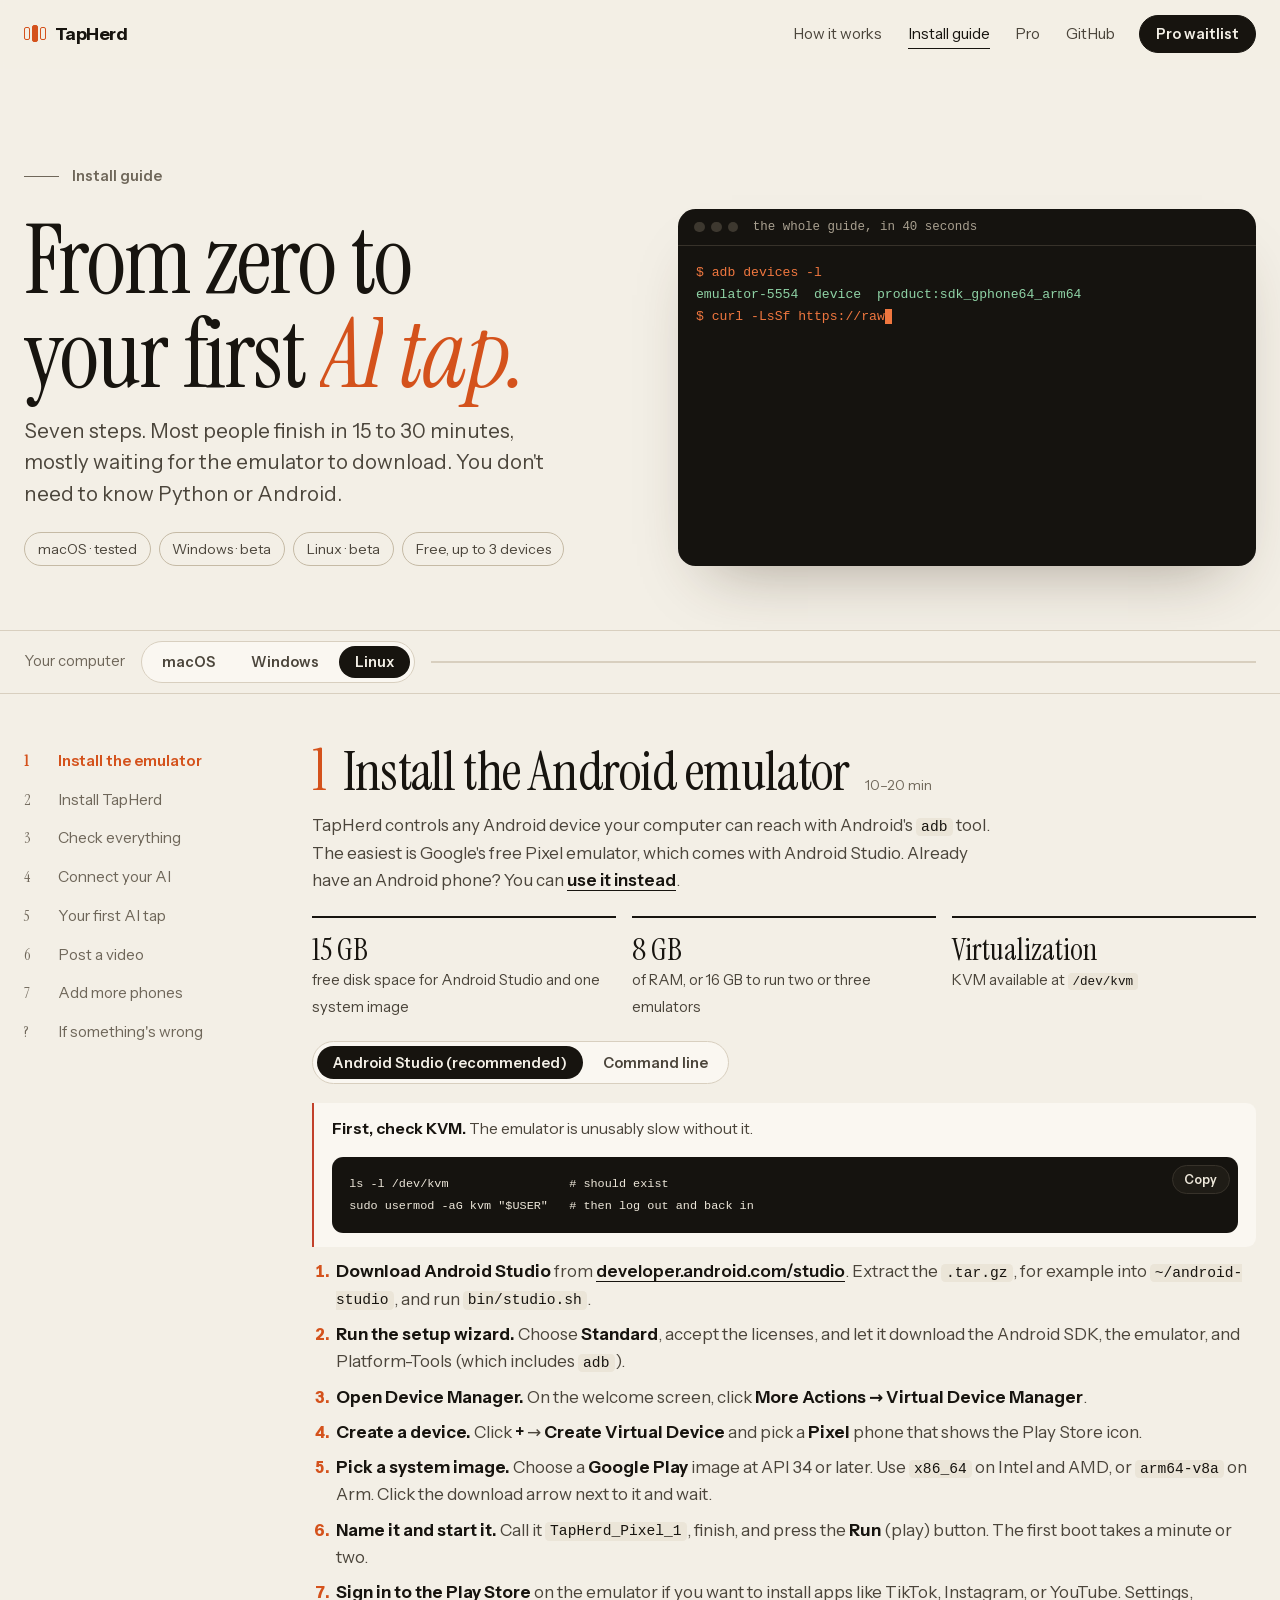
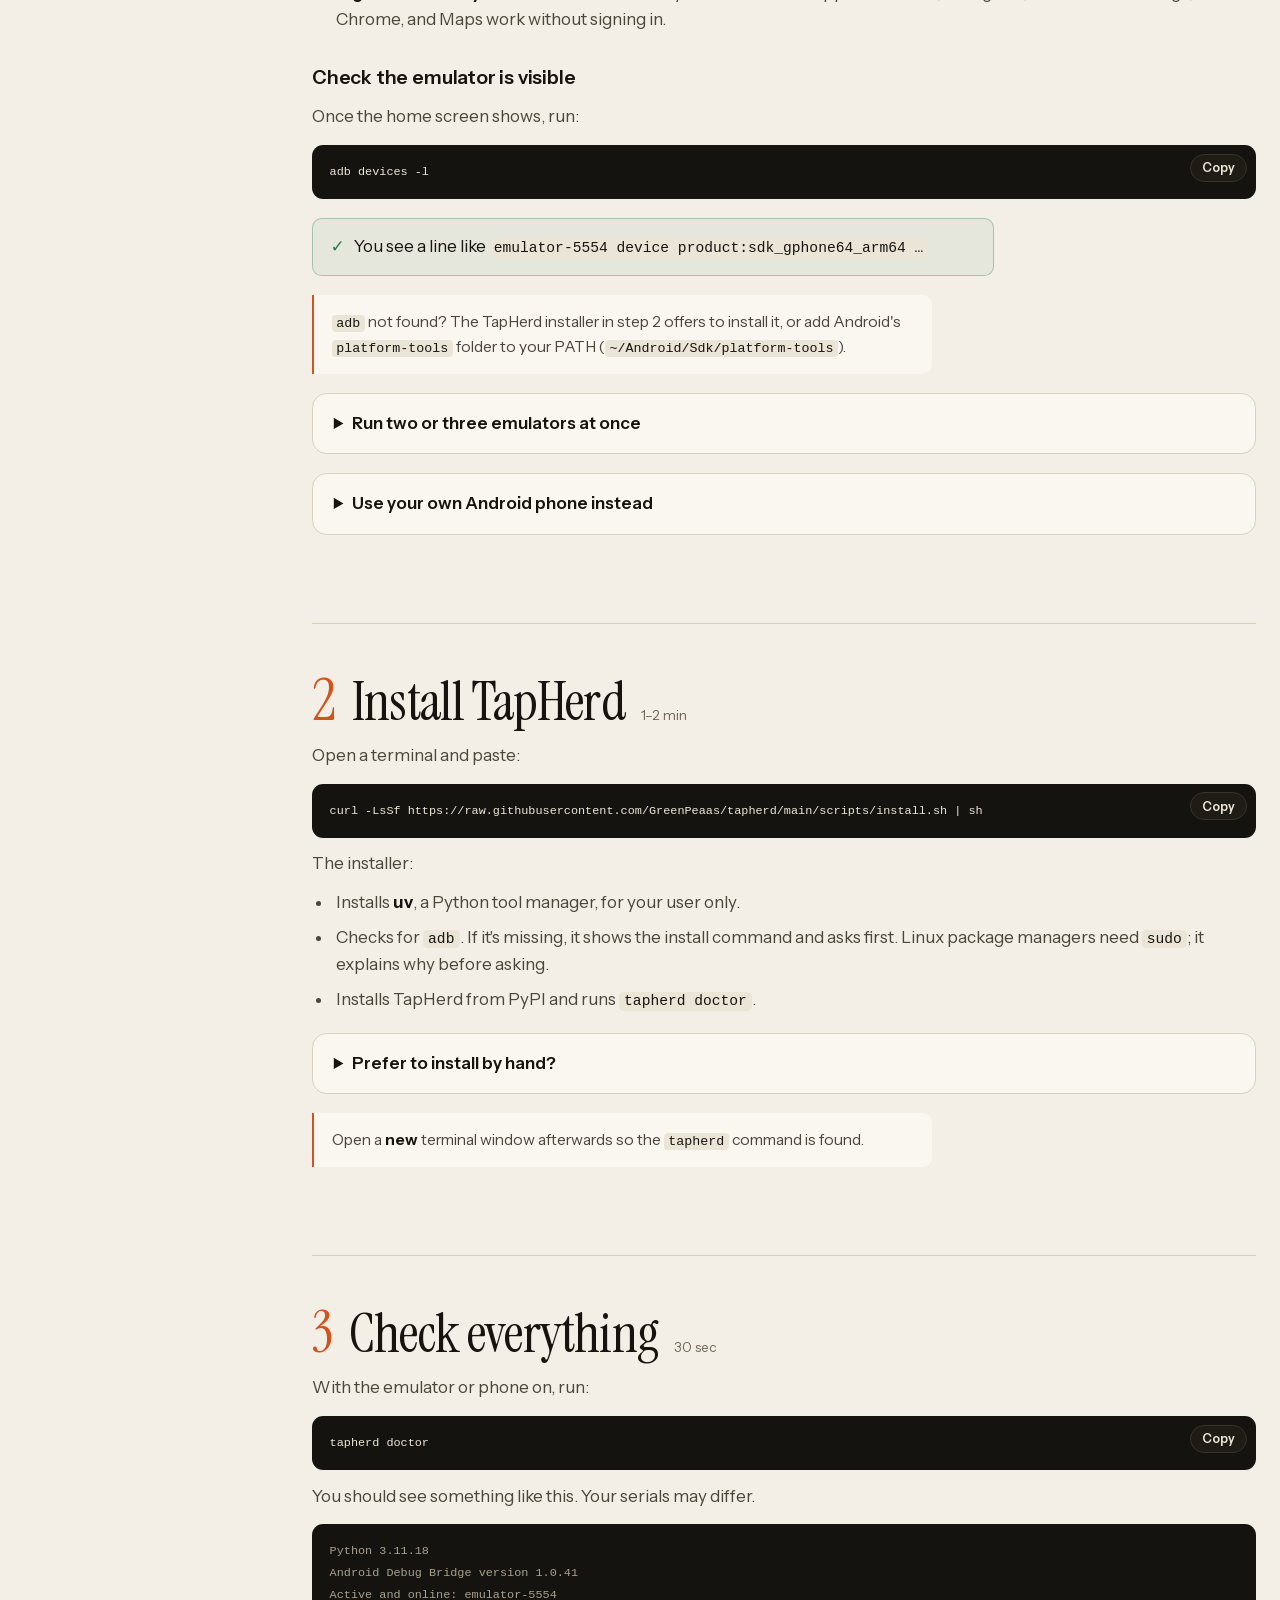
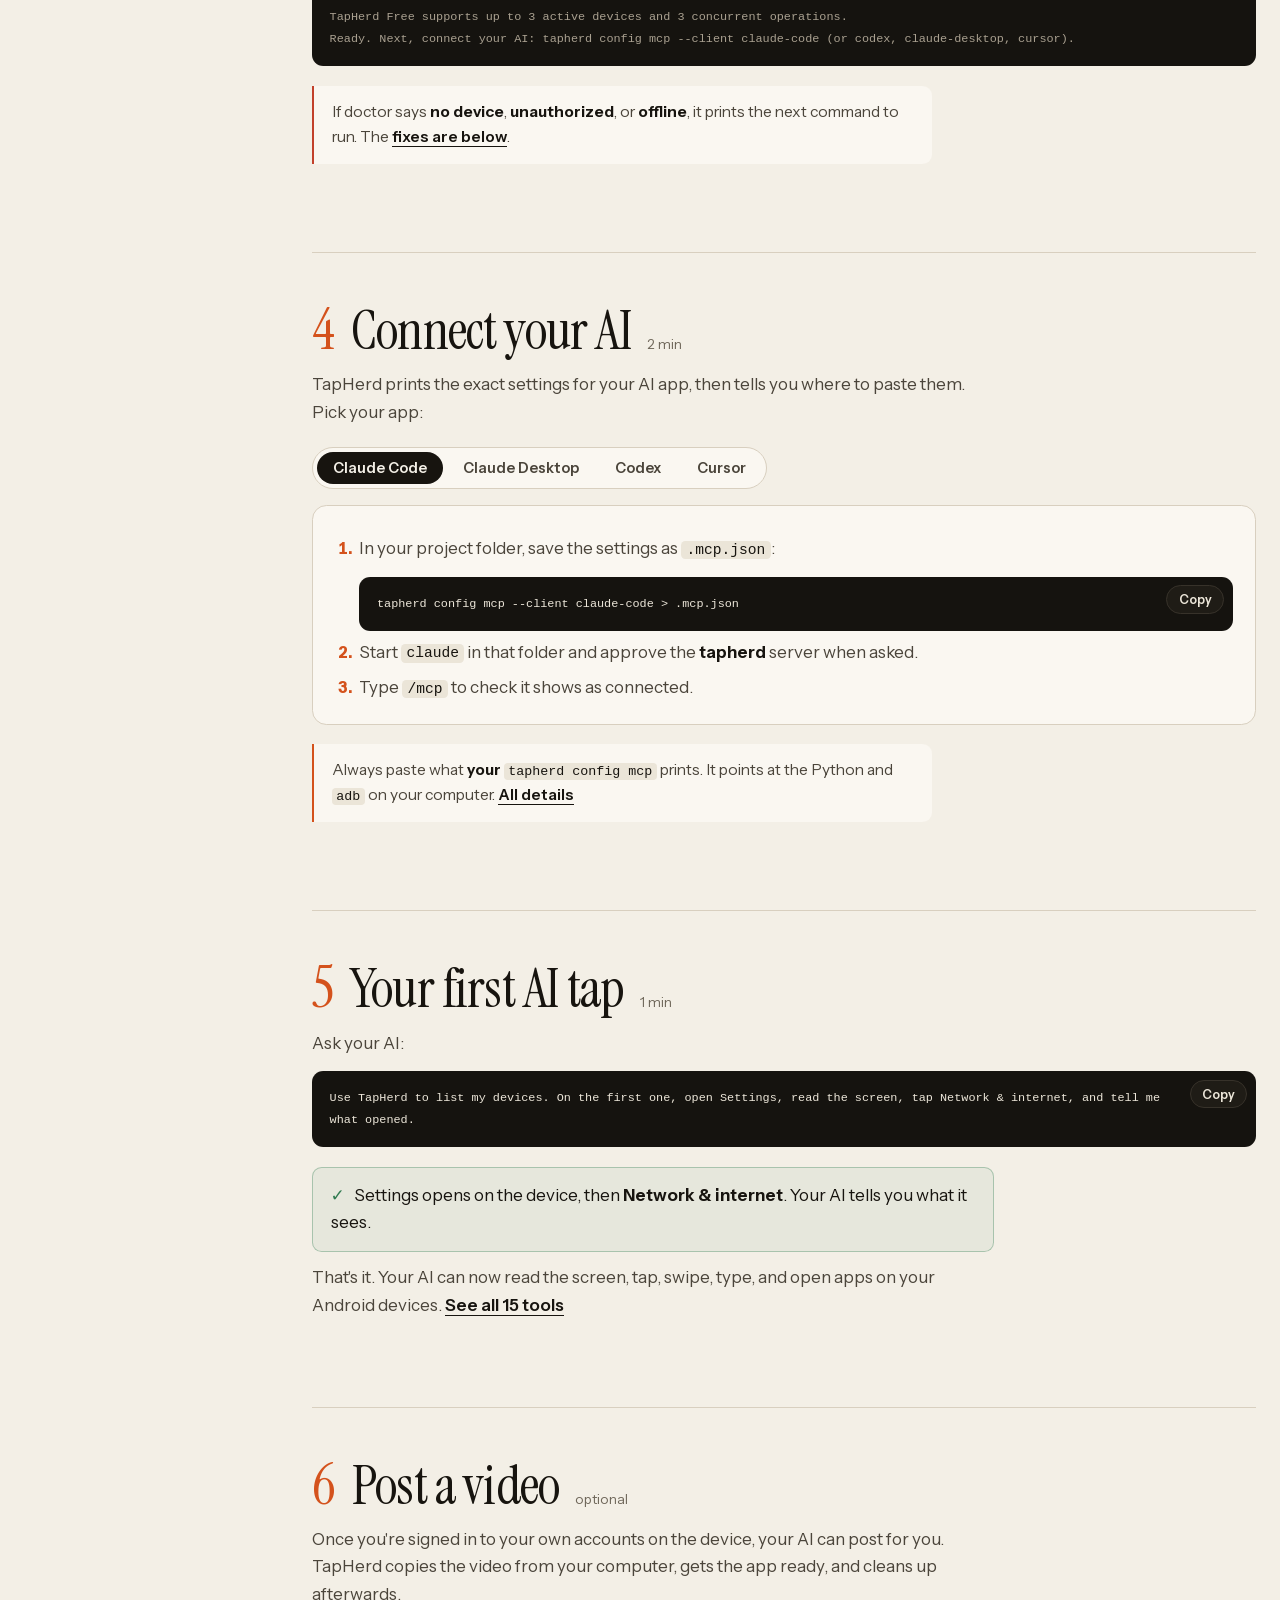
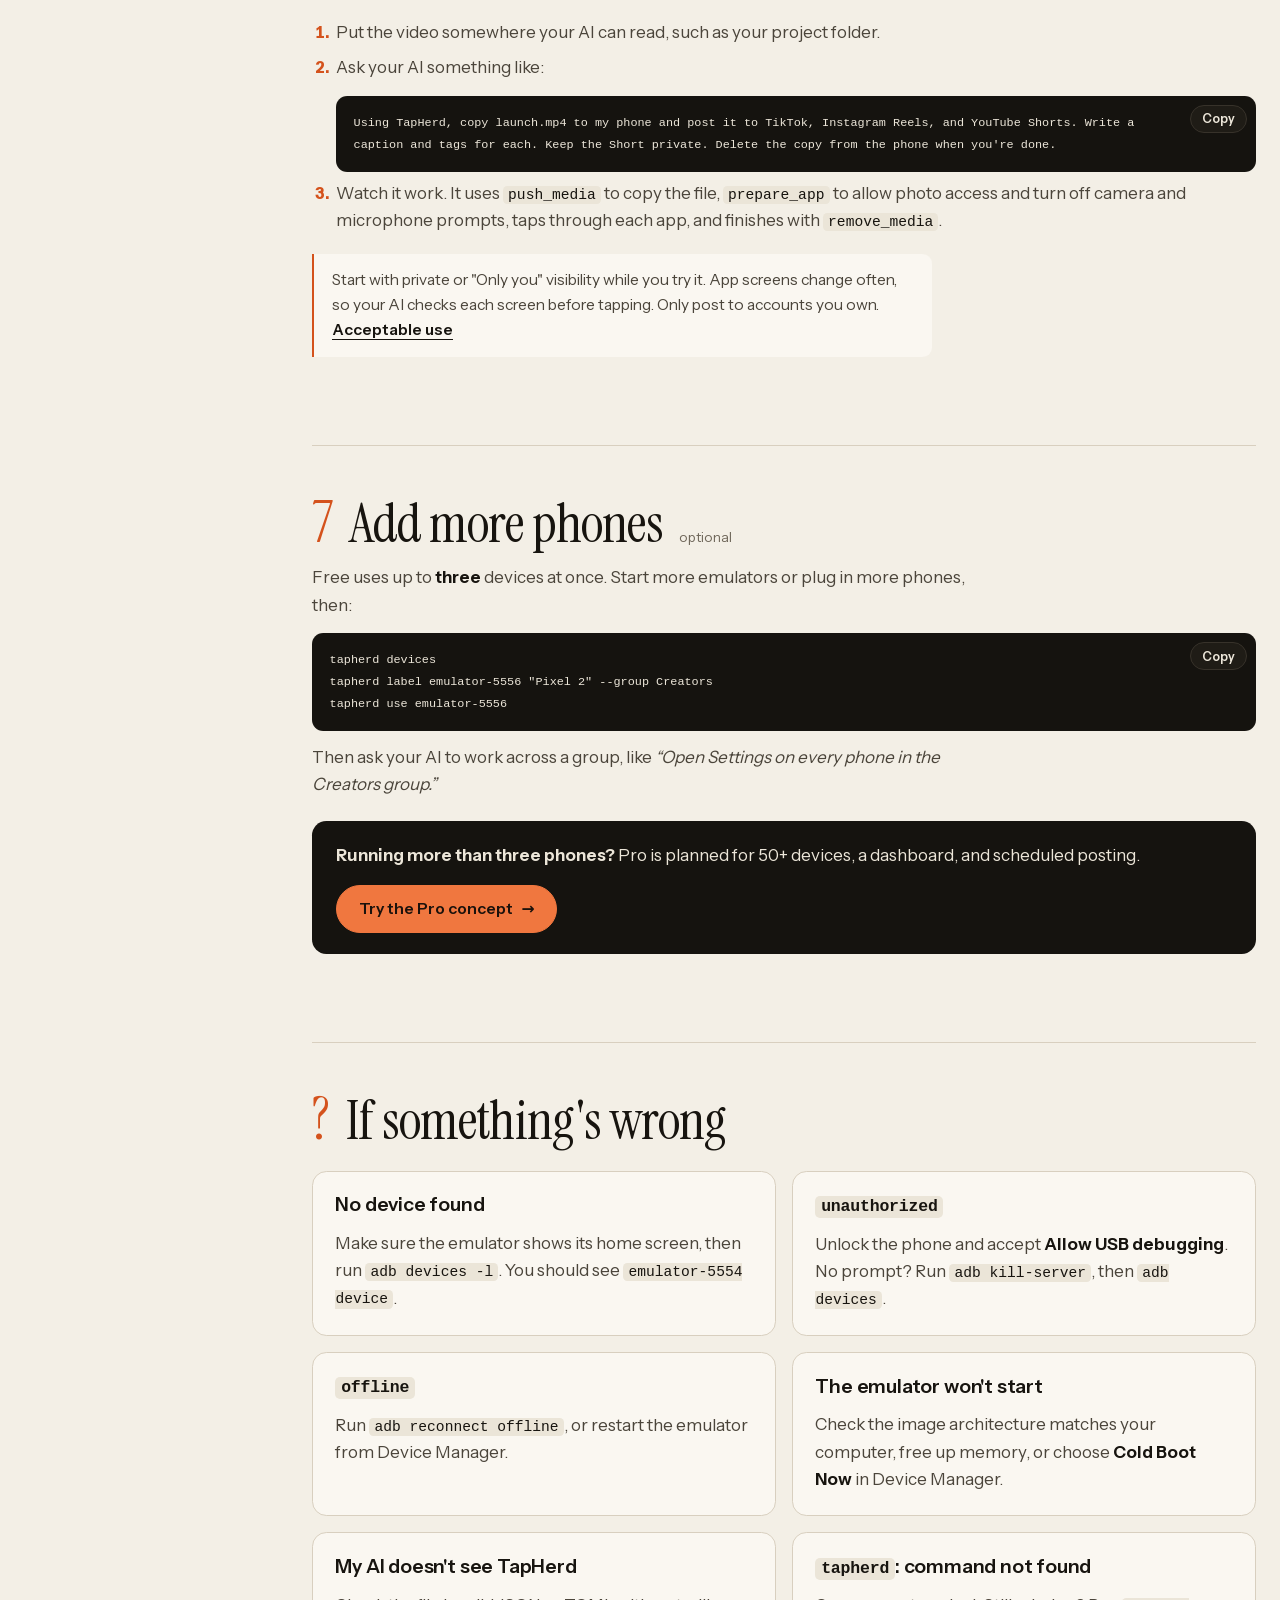
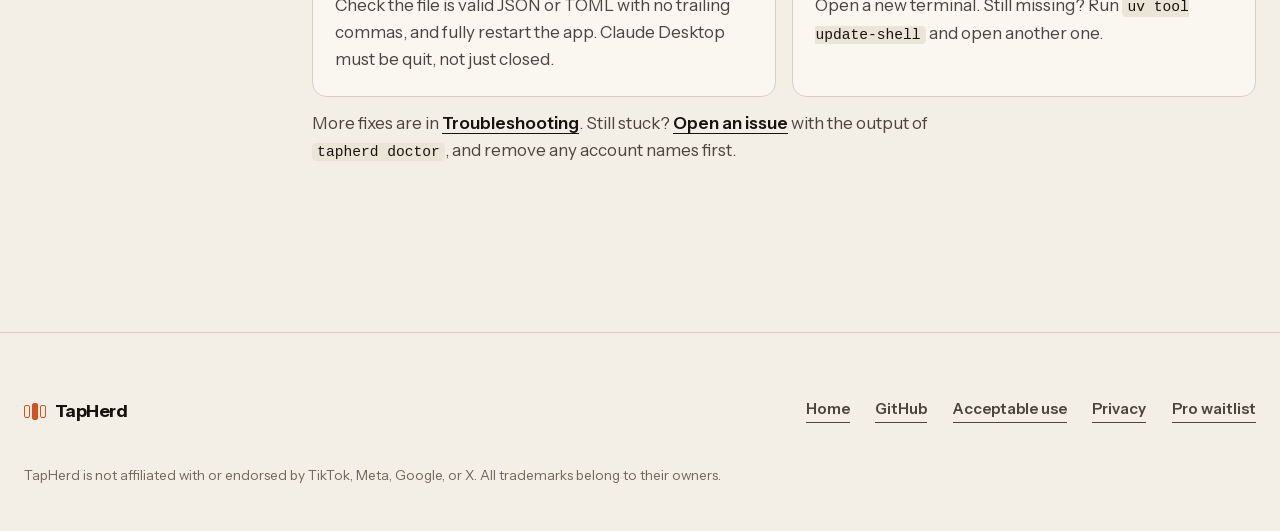
==== site/docs.html @ c13a13b2 "TapHerd 0.1.1 Free, open-source MCP connector that lets Codex, Claude, Cursor, or any MCP client con" ====
<!doctype html>
<html lang="en">
<head>
  <meta charset="utf-8">
  <meta name="viewport" content="width=device-width, initial-scale=1">
  <title>Install guide — TapHerd</title>
  <meta name="description" content="Step-by-step guide: install the free Android emulator, install TapHerd on macOS, Windows, or Linux, connect Codex, Claude, or Cursor, and make your first AI-controlled tap.">
  <meta name="theme-color" content="#f3efe6">
  <link rel="icon" href="data:image/svg+xml,%3Csvg xmlns=%22http://www.w3.org/2000/svg%22 viewBox=%220 0 32 32%22%3E%3Crect width=%2232%22 height=%2232%22 rx=%227%22 fill=%22%2317140f%22/%3E%3Crect x=%226%22 y=%229%22 width=%225%22 height=%2214%22 rx=%221.5%22 fill=%22none%22 stroke=%22%23f0773f%22 stroke-width=%222%22/%3E%3Crect x=%2213.5%22 y=%227%22 width=%225%22 height=%2218%22 rx=%221.5%22 fill=%22%23f0773f%22/%3E%3Crect x=%2221%22 y=%229%22 width=%225%22 height=%2214%22 rx=%221.5%22 fill=%22none%22 stroke=%22%23f0773f%22 stroke-width=%222%22/%3E%3C/svg%3E">
  <meta property="og:type" content="article">
  <meta property="og:site_name" content="TapHerd">
  <meta property="og:title" content="TapHerd install guide">
  <meta property="og:description" content="From zero to your AI tapping on an Android phone, step by step.">
  <meta property="og:url" content="https://tapherd.info/docs.html">
  <meta property="og:image" content="https://tapherd.info/assets/og-image.jpg">
  <meta name="twitter:card" content="summary_large_image">
  <meta name="tapherd-analytics-token" content="473c99589e29480c9ef3950345945847">
  <link rel="preload" href="assets/fonts/instrument-serif.woff2" as="font" type="font/woff2" crossorigin>
  <link rel="stylesheet" href="assets/site.css">
  <style>
    .intro { display: grid; grid-template-columns: minmax(0, 1fr) minmax(0, 1fr); gap: 2rem clamp(2rem, 6vw, 6rem); align-items: end; padding-block: clamp(3.5rem, 8vw, 6rem) clamp(2.5rem, 5vw, 4rem); }
    .intro h1 { font-size: clamp(3rem, 7.5vw, 6.4rem); }
    .facts { display: flex; flex-wrap: wrap; gap: .5rem; margin: 1.4rem 0 0; padding: 0; list-style: none; }
    .facts li { padding: .3rem .8rem; border: 1px solid var(--line-2); border-radius: 99rem; font-size: .88rem; color: var(--ink-2); }
    .term { border-radius: 1.1rem; background: var(--night); color: var(--night-text); overflow: hidden; box-shadow: 0 2rem 4rem -2rem #3a2a1a66; }
    .term-bar { display: flex; align-items: center; gap: .4rem; padding: .7rem 1rem; border-bottom: 1px solid var(--night-line); color: var(--night-muted); font: .78rem var(--mono); }
    .term-bar i { width: .65rem; height: .65rem; border-radius: 50%; background: #3d382f; }
    .term-bar i:last-of-type { margin-right: .5rem; }
    .term-body { height: 20rem; padding: 1rem 1.1rem; overflow: hidden; font: .82rem/1.65 var(--mono); white-space: pre-wrap; word-break: break-word; }
    .term-body .p { color: #f0773f; } .term-body .o { color: var(--night-muted); } .term-body .ok { color: #8fd3a6; } .term-body .ai { color: #a8c4ee; }
    .caret { display: inline-block; width: .55em; height: 1.1em; vertical-align: text-bottom; background: #f0773f; animation: blink 1s steps(1) infinite; }
    @keyframes blink { 50% { opacity: 0; } }

    .picker { position: sticky; top: 0; z-index: 9; border-block: 1px solid var(--line); background: color-mix(in srgb, var(--paper) 90%, transparent); backdrop-filter: blur(10px); -webkit-backdrop-filter: blur(10px); }
    .picker .wrap { display: flex; flex-wrap: wrap; align-items: center; gap: .6rem 1rem; padding-block: .6rem; }
    .picker-label { color: var(--ink-3); font-size: .92rem; }
    .progress { flex: 1; min-width: 6rem; height: 2px; background: var(--line); }
    .progress span { display: block; height: 100%; width: 0; background: var(--accent); }

    .layout { display: grid; grid-template-columns: 14rem minmax(0, 1fr); gap: clamp(2rem, 5vw, 5rem); padding-block: 3rem 5rem; }
    .toc { position: sticky; top: 5rem; align-self: start; }
    .toc ol { list-style: none; margin: 0; padding: 0; }
    .toc a { display: flex; gap: .7rem; padding: .45rem 0; color: var(--ink-3); text-decoration: none; font-size: .95rem; transition: color .25s, transform .4s var(--ease); }
    .toc a span { font-family: var(--serif); width: 1.4rem; }
    .toc a:hover { color: var(--ink); transform: translateX(3px); }
    .toc a.is-active { color: var(--accent); font-weight: 600; }

    .step { padding-bottom: clamp(3.5rem, 7vw, 5.5rem); }
    .step + .step { padding-top: clamp(2rem, 4vw, 3rem); border-top: 1px solid var(--line); }
    .step-head { display: flex; align-items: baseline; gap: 1rem; flex-wrap: wrap; }
    .step-num { font-family: var(--serif); font-size: clamp(2.5rem, 5vw, 3.6rem); line-height: 1; color: var(--accent); }
    .step h2 { font-size: clamp(2.2rem, 4.4vw, 3.4rem); }
    .time { font-size: .85rem; color: var(--ink-3); }
    .step > p { max-width: 62ch; }
    .step h3 { margin-top: 2rem; }
    .cards-2 { display: grid; grid-template-columns: repeat(2, minmax(0, 1fr)); gap: 1rem; margin-top: 1.4rem; }
    .card { padding: 1.3rem 1.4rem 1.4rem; border: 1px solid var(--line); border-radius: .9rem; background: var(--card); transition: transform .4s var(--ease), border-color .3s, box-shadow .4s var(--ease); }
    .card:hover { transform: translateY(-3px); border-color: var(--line-2); box-shadow: 0 1rem 2rem -1.2rem #3a2a1a44; }
    .card > :first-child { margin-top: 0; }
    .card h3 { margin-top: 0; }
    ol.steps, ul.list { margin: .7rem 0 0; padding-left: 1.3rem; color: var(--ink-2); }
    ol.steps li, ul.list li { margin-top: .5rem; padding-left: .2rem; }
    ol.steps li::marker { color: var(--accent); font-weight: 700; }
    .tip { margin-top: 1.2rem; padding: .9rem 1.1rem; border-left: 2px solid var(--accent); background: var(--card); border-radius: 0 .6rem .6rem 0; font-size: .97rem; color: var(--ink-2); }
    .tip.warn { border-left-color: #c2412b; }
    .expect { margin-top: 1.2rem; padding: .9rem 1.1rem; border: 1px solid #2f7a4f55; border-radius: .6rem; background: #2f7a4f0f; color: var(--ink); }
    .expect::before { content: "✓"; margin-right: .55rem; color: var(--green); font-weight: 800; }
    .subtabs { margin-top: 1.3rem; }
    .reqs { display: grid; grid-template-columns: repeat(3, minmax(0, 1fr)); gap: 1rem; margin-top: 1.4rem; }
    .reqs div { padding-top: .9rem; border-top: 2px solid var(--ink); }
    .reqs b { display: block; font-family: var(--serif); font-weight: 400; font-size: 1.9rem; line-height: 1.1; }
    .reqs span { font-size: .92rem; color: var(--ink-2); }
    .pro-strip { display: flex; flex-wrap: wrap; align-items: center; justify-content: space-between; gap: 1rem; margin-top: 1.4rem; padding: 1.3rem 1.5rem; border-radius: .9rem; background: var(--night); color: var(--night-text); }
    .pro-strip p { margin: 0; color: var(--night-text); }
    .pro-strip .btn { background: #f0773f; border-color: #f0773f; color: #1b120c; }
    .pro-strip .btn::before { background: var(--night-text); }
    details.more { margin-top: 1.2rem; border: 1px solid var(--line); border-radius: .9rem; background: var(--card); padding: 0 1.3rem; }
    details.more summary { padding: 1rem 0; cursor: pointer; font-weight: 600; }
    details.more[open] { padding-bottom: 1.3rem; }

    @media (max-width: 60rem) {
      .intro, .layout { grid-template-columns: minmax(0, 1fr); }
      .toc { display: none; }
    }
    @media (max-width: 44rem) {
      .cards-2, .reqs { grid-template-columns: minmax(0, 1fr); }
      .term-body { height: 17rem; font-size: .76rem; }
    }
  </style>
</head>
<body>
  <a class="skip btn" href="#guide">Skip to the guide</a>
  <header class="site-header">
    <div class="wrap nav">
      <a class="brand" href="./" aria-label="TapHerd home"><span class="mark" aria-hidden="true"><span></span><span></span><span></span></span>TapHerd</a>
      <nav class="nav-links" aria-label="Main navigation">
        <a href="./#how">How it works</a>
        <a href="docs.html" aria-current="page">Install guide</a>
        <a href="./#pro">Pro</a>
        <a href="https://github.com/GreenPeaas/tapherd">GitHub</a>
      </nav>
      <a class="btn small" href="./#waitlist">Pro waitlist</a>
    </div>
  </header>

  <main>
    <section class="wrap intro" aria-labelledby="title">
      <div>
        <div class="kicker">Install guide</div>
        <h1 id="title" data-split>From zero to your first <em>AI tap.</em></h1>
        <p class="lede reveal">Seven steps. Most people finish in 15 to 30 minutes, mostly waiting for the emulator to download. You don't need to know Python or Android.</p>
        <ul class="facts reveal" aria-label="Support">
          <li>macOS · tested</li><li>Windows · beta</li><li>Linux · beta</li><li>Free, up to 3 devices</li>
        </ul>
      </div>
      <div class="term reveal" style="--d:.15s" aria-hidden="true">
        <div class="term-bar"><i></i><i></i><i></i>the whole guide, in 40 seconds</div>
        <div class="term-body" id="term"></div>
      </div>
    </section>

    <div class="picker">
      <div class="wrap">
        <span class="picker-label" id="os-label">Your computer</span>
        <div class="tabs" role="tablist" aria-labelledby="os-label">
          <button type="button" role="tab" data-os-tab="mac" aria-selected="true">macOS</button>
          <button type="button" role="tab" data-os-tab="windows" aria-selected="false">Windows</button>
          <button type="button" role="tab" data-os-tab="linux" aria-selected="false">Linux</button>
        </div>
        <div class="progress" role="progressbar" aria-label="Guide progress" aria-valuemin="0" aria-valuemax="100" aria-valuenow="0"><span id="progress"></span></div>
      </div>
    </div>

    <div class="wrap layout" id="guide">
      <nav class="toc" aria-label="Steps">
        <ol>
          <li><a href="#emulator"><span>1</span>Install the emulator</a></li>
          <li><a href="#install"><span>2</span>Install TapHerd</a></li>
          <li><a href="#check"><span>3</span>Check everything</a></li>
          <li><a href="#connect"><span>4</span>Connect your AI</a></li>
          <li><a href="#first-tap"><span>5</span>Your first AI tap</a></li>
          <li><a href="#post"><span>6</span>Post a video</a></li>
          <li><a href="#more"><span>7</span>Add more phones</a></li>
          <li><a href="#help"><span>?</span>If something's wrong</a></li>
        </ol>
      </nav>

      <div>
        <!-- 1 -->
        <section class="step" id="emulator" aria-labelledby="emulator-title">
          <div class="step-head reveal"><span class="step-num">1</span><h2 id="emulator-title">Install the Android emulator</h2><span class="time">10–20 min</span></div>
          <p class="reveal">TapHerd controls any Android device your computer can reach with Android's <code>adb</code> tool. The easiest is Google's free Pixel emulator, which comes with Android Studio. Already have an Android phone? You can <a class="link" href="#phone">use it instead</a>.</p>

          <div class="reqs reveal">
            <div><b>15 GB</b><span>free disk space for Android Studio and one system image</span></div>
            <div><b>8 GB</b><span>of RAM, or 16 GB to run two or three emulators</span></div>
            <div><b>Virtualization</b><span><span data-os="mac">Built in on every Mac</span><span data-os="windows" hidden>Turned on in BIOS (VT-x or AMD-V)</span><span data-os="linux" hidden>KVM available at <code>/dev/kvm</code></span></span></div>
          </div>

          <div class="tabs subtabs reveal" role="tablist" aria-label="How to install the emulator">
            <button type="button" role="tab" id="tab-studio" aria-controls="panel-studio" aria-selected="true">Android Studio (recommended)</button>
            <button type="button" role="tab" id="tab-cli" aria-controls="panel-cli" aria-selected="false" tabindex="-1">Command line</button>
          </div>

          <div id="panel-studio" role="tabpanel" aria-labelledby="tab-studio">
            <div data-os="windows" hidden class="tip warn"><strong>First, turn on virtualization.</strong> Restart into your BIOS or UEFI and enable <strong>Intel VT-x</strong> or <strong>AMD-V</strong> (sometimes called SVM). Back in Windows, open <strong>Turn Windows features on or off</strong>, tick <strong>Windows Hypervisor Platform</strong>, and restart.</div>
            <div data-os="linux" hidden class="tip warn"><strong>First, check KVM.</strong> The emulator is unusably slow without it.
              <div class="code"><pre><code>ls -l /dev/kvm                 # should exist
sudo usermod -aG kvm "$USER"   # then log out and back in</code></pre></div>
            </div>
            <ol class="steps">
              <li><strong>Download Android Studio</strong> from <a class="link" href="https://developer.android.com/studio">developer.android.com/studio</a>.
                <span data-os="mac">Pick <strong>Mac with Apple chip</strong> (M1 or later) or <strong>Mac with Intel chip</strong>. Open the <code>.dmg</code> and drag Android Studio into Applications.</span>
                <span data-os="windows" hidden>Run the <code>.exe</code> installer and keep the default components, including <strong>Android Virtual Device</strong>.</span>
                <span data-os="linux" hidden>Extract the <code>.tar.gz</code>, for example into <code>~/android-studio</code>, and run <code>bin/studio.sh</code>.</span>
              </li>
              <li><strong>Run the setup wizard.</strong> Choose <strong>Standard</strong>, accept the licenses, and let it download the Android SDK, the emulator, and Platform-Tools (which includes <code>adb</code>).</li>
              <li><strong>Open Device Manager.</strong> On the welcome screen, click <strong>More Actions → Virtual Device Manager</strong>.</li>
              <li><strong>Create a device.</strong> Click <strong>+</strong> → <strong>Create Virtual Device</strong> and pick a <strong>Pixel</strong> phone that shows the Play Store icon.</li>
              <li><strong>Pick a system image.</strong> Choose a <strong>Google Play</strong> image at API 34 or later.
                <span data-os="mac">On Apple chips, the architecture must be <code>arm64-v8a</code>. On Intel Macs, use <code>x86_64</code>.</span>
                <span data-os="windows" hidden>Use <code>x86_64</code>. On Arm laptops (Snapdragon), use <code>arm64-v8a</code>.</span>
                <span data-os="linux" hidden>Use <code>x86_64</code> on Intel and AMD, or <code>arm64-v8a</code> on Arm.</span>
                Click the download arrow next to it and wait.</li>
              <li><strong>Name it and start it.</strong> Call it <code>TapHerd_Pixel_1</code>, finish, and press the <strong>Run</strong> (play) button. The first boot takes a minute or two.</li>
              <li><strong>Sign in to the Play Store</strong> on the emulator if you want to install apps like TikTok, Instagram, or YouTube. Settings, Chrome, and Maps work without signing in.</li>
            </ol>
          </div>

          <div id="panel-cli" role="tabpanel" aria-labelledby="tab-cli" hidden>
            <p>For people who'd rather not install Android Studio. Android Studio is the path we test; these commands follow Google's documented tools but haven't been run end to end by us on every system yet.</p>
            <div data-os="mac">
              <div class="code"><pre><code>brew install --cask temurin android-commandlinetools
export ANDROID_HOME=/opt/homebrew/share/android-commandlinetools
yes | sdkmanager --licenses
sdkmanager "platform-tools" "emulator" "system-images;android-34;google_apis_playstore;arm64-v8a"
avdmanager create avd -n TapHerd_Pixel_1 -d pixel_7 \
  -k "system-images;android-34;google_apis_playstore;arm64-v8a"
"$ANDROID_HOME/emulator/emulator" -avd TapHerd_Pixel_1 &amp;</code></pre></div>
              <p>On an Intel Mac, replace <code>arm64-v8a</code> with <code>x86_64</code> in both places, and <code>/opt/homebrew</code> with <code>/usr/local</code>.</p>
            </div>
            <div data-os="windows" hidden>
              <ol class="steps">
                <li>Install Java with <code>winget install EclipseAdoptium.Temurin.17.JDK</code>.</li>
                <li>Download <strong>Command line tools only</strong> for Windows from <a class="link" href="https://developer.android.com/studio#command-line-tools-only">developer.android.com/studio</a>. Unzip it so the folder is <code>%LOCALAPPDATA%\Android\Sdk\cmdline-tools\latest</code>.</li>
                <li>In a new PowerShell window:</li>
              </ol>
              <div class="code"><pre><code>$env:ANDROID_HOME = "$env:LOCALAPPDATA\Android\Sdk"
$tools = "$env:ANDROID_HOME\cmdline-tools\latest\bin"
&amp; "$tools\sdkmanager.bat" --licenses
&amp; "$tools\sdkmanager.bat" "platform-tools" "emulator" "system-images;android-34;google_apis_playstore;x86_64"
&amp; "$tools\avdmanager.bat" create avd -n TapHerd_Pixel_1 -d pixel_7 -k "system-images;android-34;google_apis_playstore;x86_64"
&amp; "$env:ANDROID_HOME\emulator\emulator.exe" -avd TapHerd_Pixel_1</code></pre></div>
            </div>
            <div data-os="linux" hidden>
              <ol class="steps">
                <li>Install Java: <code>sudo apt install openjdk-17-jre-headless</code> (Fedora: <code>sudo dnf install java-17-openjdk-headless</code>).</li>
                <li>Download <strong>Command line tools only</strong> for Linux from <a class="link" href="https://developer.android.com/studio#command-line-tools-only">developer.android.com/studio</a> and unzip it so the folder is <code>~/Android/Sdk/cmdline-tools/latest</code>.</li>
              </ol>
              <div class="code"><pre><code>export ANDROID_HOME="$HOME/Android/Sdk"
export PATH="$ANDROID_HOME/cmdline-tools/latest/bin:$ANDROID_HOME/platform-tools:$PATH"
yes | sdkmanager --licenses
sdkmanager "platform-tools" "emulator" "system-images;android-34;google_apis_playstore;x86_64"
avdmanager create avd -n TapHerd_Pixel_1 -d pixel_7 \
  -k "system-images;android-34;google_apis_playstore;x86_64"
"$ANDROID_HOME/emulator/emulator" -avd TapHerd_Pixel_1 &amp;</code></pre></div>
            </div>
          </div>

          <h3 class="reveal">Check the emulator is visible</h3>
          <p>Once the home screen shows, run:</p>
          <div class="code"><pre><code>adb devices -l</code></pre></div>
          <p class="expect">You see a line like <code>emulator-5554  device  product:sdk_gphone64_arm64 …</code></p>
          <p class="tip"><code>adb</code> not found? The TapHerd installer in step 2 offers to install it, or add Android's <code>platform-tools</code> folder to your PATH<span data-os="mac"> (<code>~/Library/Android/sdk/platform-tools</code>)</span><span data-os="windows" hidden> (<code>%LOCALAPPDATA%\Android\Sdk\platform-tools</code>)</span><span data-os="linux" hidden> (<code>~/Android/Sdk/platform-tools</code>)</span>.</p>

          <details class="more">
            <summary>Run two or three emulators at once</summary>
            <p>In Device Manager, create <code>TapHerd_Pixel_2</code> and <code>TapHerd_Pixel_3</code> with the same phone and image, and press each one's <strong>Run</strong> (play) button. Or start them from a terminal:</p>
            <div class="code" data-os="mac"><pre><code>SDK="$HOME/Library/Android/sdk"
"$SDK/emulator/emulator" -avd TapHerd_Pixel_1 &amp;
"$SDK/emulator/emulator" -avd TapHerd_Pixel_2 &amp;</code></pre></div>
            <div class="code" data-os="windows" hidden><pre><code>$sdk = "$env:LOCALAPPDATA\Android\Sdk"
Start-Process "$sdk\emulator\emulator.exe" "-avd TapHerd_Pixel_1"
Start-Process "$sdk\emulator\emulator.exe" "-avd TapHerd_Pixel_2"</code></pre></div>
            <div class="code" data-os="linux" hidden><pre><code>SDK="$HOME/Android/Sdk"
"$SDK/emulator/emulator" -avd TapHerd_Pixel_1 &amp;
"$SDK/emulator/emulator" -avd TapHerd_Pixel_2 &amp;</code></pre></div>
            <p>Each needs about 4 GB of memory. If your computer slows down, run two.</p>
          </details>

          <details class="more" id="phone">
            <summary>Use your own Android phone instead</summary>
            <ol class="steps">
              <li>Open <strong>Settings → About phone</strong> and tap <strong>Build number</strong> seven times.</li>
              <li>Open <strong>Settings → System → Developer options</strong> and turn on <strong>USB debugging</strong>.</li>
              <li>Connect it with a data cable (some cables only charge), unlock it, and accept <strong>Allow USB debugging</strong>. Tick <strong>Always allow</strong>.</li>
            </ol>
            <p data-os="windows" hidden class="tip">Most phones need their maker's USB driver on Windows. Pixel phones use the Google USB Driver from Android Studio's SDK Manager.</p>
            <p data-os="linux" hidden class="tip">If <code>adb</code> says permission denied, add a udev rule. <a class="link" href="https://github.com/GreenPeaas/tapherd/blob/main/docs/SETUP_LINUX.md#let-adb-reach-a-usb-phone">How</a></p>
          </details>
        </section>

        <!-- 2 -->
        <section class="step" id="install" aria-labelledby="install-title">
          <div class="step-head reveal"><span class="step-num">2</span><h2 id="install-title">Install TapHerd</h2><span class="time">1–2 min</span></div>
          <div data-os="mac">
            <p>Open <strong>Terminal</strong> (press <kbd>⌘</kbd> <kbd>Space</kbd>, type Terminal) and paste:</p>
            <div class="code"><pre><code>curl -LsSf https://raw.githubusercontent.com/GreenPeaas/tapherd/main/scripts/install.sh | sh</code></pre></div>
          </div>
          <div data-os="windows" hidden>
            <p>Open <strong>PowerShell</strong> from the Start menu. You don't need administrator rights. Paste:</p>
            <div class="code"><pre><code>irm https://raw.githubusercontent.com/GreenPeaas/tapherd/main/scripts/install.ps1 | iex</code></pre></div>
          </div>
          <div data-os="linux" hidden>
            <p>Open a terminal and paste:</p>
            <div class="code"><pre><code>curl -LsSf https://raw.githubusercontent.com/GreenPeaas/tapherd/main/scripts/install.sh | sh</code></pre></div>
          </div>
          <p>The installer:</p>
          <ul class="list">
            <li>Installs <strong>uv</strong>, a Python tool manager, for your user only.</li>
            <li>Checks for <code>adb</code>. If it's missing, it shows the install command and asks first.<span data-os="linux" hidden> Linux package managers need <code>sudo</code>; it explains why before asking.</span></li>
            <li>Installs TapHerd from PyPI and runs <code>tapherd doctor</code>.</li>
          </ul>
          <details class="more">
            <summary>Prefer to install by hand?</summary>
            <p>Install <a class="link" href="https://docs.astral.sh/uv/getting-started/installation/">uv</a>, then:</p>
            <div class="code"><pre><code>uv tool install tapherd
tapherd doctor</code></pre></div>
            <p>If uv says TapHerd wasn't found right after a release, use <code>uv tool install --exclude-newer-package tapherd=false tapherd</code>. Recent uv versions wait a few days before installing new uploads.</p>
          </details>
          <p class="tip">Open a <strong>new</strong> terminal window afterwards so the <code>tapherd</code> command is found.</p>
        </section>

        <!-- 3 -->
        <section class="step" id="check" aria-labelledby="check-title">
          <div class="step-head reveal"><span class="step-num">3</span><h2 id="check-title">Check everything</h2><span class="time">30 sec</span></div>
          <p>With the emulator or phone on, run:</p>
          <div class="code"><pre><code>tapherd doctor</code></pre></div>
          <p>You should see something like this. Your serials may differ.</p>
          <div class="code" data-no-copy><pre><code><span class="out">Python 3.11.18
Android Debug Bridge version 1.0.41
Active and online: emulator-5554
TapHerd Free supports up to 3 active devices and 3 concurrent operations.
Ready. Next, connect your AI: tapherd config mcp --client claude-code (or codex, claude-desktop, cursor).</span></code></pre></div>
          <p class="tip warn">If doctor says <strong>no device</strong>, <strong>unauthorized</strong>, or <strong>offline</strong>, it prints the next command to run. The <a class="link" href="#help">fixes are below</a>.</p>
        </section>

        <!-- 4 -->
        <section class="step" id="connect" aria-labelledby="connect-title">
          <div class="step-head reveal"><span class="step-num">4</span><h2 id="connect-title">Connect your AI</h2><span class="time">2 min</span></div>
          <p>TapHerd prints the exact settings for your AI app, then tells you where to paste them. Pick your app:</p>
          <div class="tabs subtabs" role="tablist" aria-label="AI app">
            <button type="button" role="tab" id="tab-claude-code" aria-controls="panel-claude-code" aria-selected="true">Claude Code</button>
            <button type="button" role="tab" id="tab-claude-desktop" aria-controls="panel-claude-desktop" aria-selected="false" tabindex="-1">Claude Desktop</button>
            <button type="button" role="tab" id="tab-codex" aria-controls="panel-codex" aria-selected="false" tabindex="-1">Codex</button>
            <button type="button" role="tab" id="tab-cursor" aria-controls="panel-cursor" aria-selected="false" tabindex="-1">Cursor</button>
          </div>
          <div class="card" style="margin-top:1rem" role="tabpanel" id="panel-claude-code" aria-labelledby="tab-claude-code">
            <ol class="steps">
              <li>In your project folder, save the settings as <code>.mcp.json</code>:
                <div class="code"><pre><code>tapherd config mcp --client claude-code &gt; .mcp.json</code></pre></div></li>
              <li>Start <code>claude</code> in that folder and approve the <strong>tapherd</strong> server when asked.</li>
              <li>Type <code>/mcp</code> to check it shows as connected.</li>
            </ol>
          </div>
          <div class="card" style="margin-top:1rem" role="tabpanel" id="panel-claude-desktop" aria-labelledby="tab-claude-desktop" hidden>
            <ol class="steps">
              <li>Print the settings:
                <div class="code"><pre><code>tapherd config mcp --client claude-desktop</code></pre></div></li>
              <li>In Claude Desktop, open <strong>Settings → Developer → Edit Config</strong>. That opens
                <span data-os="mac"><code>~/Library/Application Support/Claude/claude_desktop_config.json</code>.</span>
                <span data-os="windows" hidden><code>%APPDATA%\Claude\claude_desktop_config.json</code>.</span>
                <span data-os="linux" hidden>nothing: Claude Desktop isn't available on Linux. Use Claude Code, Codex, or Cursor.</span></li>
              <li>Add the <code>tapherd</code> entry inside <code>mcpServers</code>. If other servers are there, keep them.</li>
              <li><strong>Quit</strong> Claude Desktop completely and open it again.</li>
            </ol>
          </div>
          <div class="card" style="margin-top:1rem" role="tabpanel" id="panel-codex" aria-labelledby="tab-codex" hidden>
            <ol class="steps">
              <li>Print the settings:
                <div class="code"><pre><code>tapherd config mcp --client codex</code></pre></div></li>
              <li>Add the <code>[mcp_servers.tapherd]</code> block to
                <span data-os="windows" hidden><code>%USERPROFILE%\.codex\config.toml</code>.</span>
                <span data-os="mac"><code>~/.codex/config.toml</code>.</span>
                <span data-os="linux" hidden><code>~/.codex/config.toml</code>.</span></li>
              <li>Start a new Codex session.</li>
            </ol>
          </div>
          <div class="card" style="margin-top:1rem" role="tabpanel" id="panel-cursor" aria-labelledby="tab-cursor" hidden>
            <ol class="steps">
              <li>Print the settings:
                <div class="code"><pre><code>tapherd config mcp --client cursor</code></pre></div></li>
              <li>Add the <code>tapherd</code> entry to
                <span data-os="windows" hidden><code>%USERPROFILE%\.cursor\mcp.json</code></span>
                <span data-os="mac"><code>~/.cursor/mcp.json</code></span>
                <span data-os="linux" hidden><code>~/.cursor/mcp.json</code></span>
                for every project, or <code>.cursor/mcp.json</code> for one.</li>
              <li>Reload Cursor and check TapHerd is enabled in its MCP settings.</li>
            </ol>
          </div>
          <p class="tip">Always paste what <strong>your</strong> <code>tapherd config mcp</code> prints. It points at the Python and <code>adb</code> on your computer. <a class="link" href="https://github.com/GreenPeaas/tapherd/blob/main/docs/CONNECT_YOUR_AI.md">All details</a></p>
        </section>

        <!-- 5 -->
        <section class="step" id="first-tap" aria-labelledby="first-tap-title">
          <div class="step-head reveal"><span class="step-num">5</span><h2 id="first-tap-title">Your first AI tap</h2><span class="time">1 min</span></div>
          <p>Ask your AI:</p>
          <div class="code"><pre class="wrap-lines"><code>Use TapHerd to list my devices. On the first one, open Settings, read the screen, tap Network &amp; internet, and tell me what opened.</code></pre></div>
          <p class="expect">Settings opens on the device, then <strong>Network &amp; internet</strong>. Your AI tells you what it sees.</p>
          <p>That's it. Your AI can now read the screen, tap, swipe, type, and open apps on your Android devices. <a class="link" href="https://github.com/GreenPeaas/tapherd/blob/main/docs/TOOLS.md">See all 15 tools</a></p>
        </section>

        <!-- 6 -->
        <section class="step" id="post" aria-labelledby="post-title">
          <div class="step-head reveal"><span class="step-num">6</span><h2 id="post-title">Post a video</h2><span class="time">optional</span></div>
          <p>Once you're signed in to your own accounts on the device, your AI can post for you. TapHerd copies the video from your computer, gets the app ready, and cleans up afterwards.</p>
          <ol class="steps">
            <li>Put the video somewhere your AI can read, such as your project folder.</li>
            <li>Ask your AI something like:
              <div class="code"><pre class="wrap-lines"><code>Using TapHerd, copy launch.mp4 to my phone and post it to TikTok, Instagram Reels, and YouTube Shorts. Write a caption and tags for each. Keep the Short private. Delete the copy from the phone when you're done.</code></pre></div></li>
            <li>Watch it work. It uses <code>push_media</code> to copy the file, <code>prepare_app</code> to allow photo access and turn off camera and microphone prompts, taps through each app, and finishes with <code>remove_media</code>.</li>
          </ol>
          <p class="tip">Start with private or "Only you" visibility while you try it. App screens change often, so your AI checks each screen before tapping. Only post to accounts you own. <a class="link" href="https://github.com/GreenPeaas/tapherd/blob/main/docs/ACCEPTABLE_USE.md">Acceptable use</a></p>
        </section>

        <!-- 7 -->
        <section class="step" id="more" aria-labelledby="more-title">
          <div class="step-head reveal"><span class="step-num">7</span><h2 id="more-title">Add more phones</h2><span class="time">optional</span></div>
          <p>Free uses up to <strong>three</strong> devices at once. Start more emulators or plug in more phones, then:</p>
          <div class="code"><pre><code>tapherd devices
tapherd label emulator-5556 "Pixel 2" --group Creators
tapherd use emulator-5556</code></pre></div>
          <p>Then ask your AI to work across a group, like <em>“Open Settings on every phone in the Creators group.”</em></p>
          <div class="pro-strip">
            <p><strong style="color:inherit">Running more than three phones?</strong> Pro is planned for 50+ devices, a dashboard, and scheduled posting.</p>
            <a class="btn" href="./#pro">Try the Pro concept <span class="arrow" aria-hidden="true">→</span></a>
          </div>
        </section>

        <!-- Help -->
        <section class="step" id="help" aria-labelledby="help-title">
          <div class="step-head reveal"><span class="step-num">?</span><h2 id="help-title">If something's wrong</h2></div>
          <div class="cards-2">
            <div class="card"><h3>No device found</h3><p>Make sure the emulator shows its home screen, then run <code>adb devices -l</code>. You should see <code>emulator-5554  device</code>.</p></div>
            <div class="card"><h3><code>unauthorized</code></h3><p>Unlock the phone and accept <strong>Allow USB debugging</strong>. No prompt? Run <code>adb kill-server</code>, then <code>adb devices</code>.</p></div>
            <div class="card"><h3><code>offline</code></h3><p>Run <code>adb reconnect offline</code>, or restart the emulator from Device Manager.</p></div>
            <div class="card"><h3>The emulator won't start</h3><p>Check the image architecture matches your computer, free up memory, or choose <strong>Cold Boot Now</strong> in Device Manager.</p></div>
            <div class="card"><h3>My AI doesn't see TapHerd</h3><p>Check the file is valid JSON or TOML with no trailing commas, and fully restart the app. Claude Desktop must be quit, not just closed.</p></div>
            <div class="card"><h3><code>tapherd</code>: command not found</h3><p>Open a new terminal. Still missing? Run <code>uv tool update-shell</code> and open another one.</p></div>
          </div>
          <p>More fixes are in <a class="link" href="https://github.com/GreenPeaas/tapherd/blob/main/docs/TROUBLESHOOTING.md">Troubleshooting</a>. Still stuck? <a class="link" href="https://github.com/GreenPeaas/tapherd/issues/new/choose">Open an issue</a> with the output of <code>tapherd doctor</code>, and remove any account names first.</p>
        </section>
      </div>
    </div>
  </main>

  <footer class="site-footer">
    <div class="wrap">
      <div class="footer-grid">
        <a class="brand" href="./" aria-label="TapHerd home"><span class="mark" aria-hidden="true"><span></span><span></span><span></span></span>TapHerd</a>
        <nav class="footer-links" aria-label="Footer">
          <a class="link" href="./">Home</a>
          <a class="link" href="https://github.com/GreenPeaas/tapherd">GitHub</a>
          <a class="link" href="https://github.com/GreenPeaas/tapherd/blob/main/docs/ACCEPTABLE_USE.md">Acceptable use</a>
          <a class="link" href="privacy.html">Privacy</a>
          <a class="link" href="./#waitlist">Pro waitlist</a>
        </nav>
      </div>
      <p class="disclaimer">TapHerd is not affiliated with or endorsed by TikTok, Meta, Google, or X. All trademarks belong to their owners.</p>
    </div>
  </footer>

  <script src="assets/site.js"></script>
  <script>
    // Table of contents and progress follow the step in view.
    const steps = [...document.querySelectorAll(".step")];
    const tocLinks = new Map([...document.querySelectorAll(".toc a")].map((a) => [a.hash.slice(1), a]));
    const progress = document.querySelector("#progress");
    const onScroll = () => {
      const mid = innerHeight * 0.35;
      let current = steps[0];
      for (const step of steps) if (step.getBoundingClientRect().top < mid) current = step;
      for (const [id, link] of tocLinks) link.classList.toggle("is-active", id === current.id);
      const guide = document.querySelector("#guide").getBoundingClientRect();
      const pct = Math.max(0, Math.min(100, ((innerHeight * 0.5 - guide.top) / guide.height) * 100));
      progress.style.width = `${pct}%`;
      progress.parentElement.setAttribute("aria-valuenow", String(Math.round(pct)));
    };
    addEventListener("scroll", onScroll, { passive: true });
    onScroll();

    // Animated terminal: types the whole flow, then loops. Static when motion is reduced.
    const term = document.querySelector("#term");
    const SCRIPT = [
      ["p", "$ ", "adb devices -l"],
      ["ok", "", "emulator-5554  device  product:sdk_gphone64_arm64"],
      ["p", "$ ", "curl -LsSf https://raw.githubusercontent.com/GreenPeaas/tapherd/main/scripts/install.sh | sh"],
      ["o", "", "==> Checking for uv … installed\n==> Checking for adb … installed\n==> Installing TapHerd … done"],
      ["p", "$ ", "tapherd config mcp --client claude-code > .mcp.json"],
      ["p", "> ", "Open Settings on my phone and tap Network & internet."],
      ["ai", "", "● list_devices → emulator-5554\n● open_app com.android.settings → ok\n● read_screen → found “Network & internet”\n● tap → ok\nNetwork & internet is open. Internet shows Connected."],
    ];
    const line = (cls, text) => { const s = document.createElement("span"); s.className = cls; s.textContent = text; return s; };
    if (reduceMotion) {
      for (const [cls, prefix, text] of SCRIPT) term.append(line(cls, prefix + text), "\n");
    } else {
      const caret = line("caret", "");
      const sleep = (ms) => new Promise((r) => setTimeout(r, ms));
      (async () => {
        for (;;) {
          term.replaceChildren(caret);
          for (const [cls, prefix, text] of SCRIPT) {
            const span = line(cls, prefix);
            term.insertBefore(span, caret);
            if (cls === "p") {
              for (const ch of text) { span.textContent += ch; await sleep(text.length > 60 ? 12 : 36); }
              await sleep(450);
            } else {
              span.textContent = "";
              for (const row of text.split("\n")) { span.textContent += (span.textContent ? "\n" : "") + row; await sleep(360); }
              await sleep(650);
            }
            term.insertBefore(document.createTextNode("\n"), caret);
            term.scrollTop = term.scrollHeight;
          }
          await sleep(4000);
        }
      })();
    }
  </script>
</body>
</html>
---- site/assets/site.css ----
/* TapHerd site styles, shared by every page. */
@font-face { font-family: "Instrument Sans"; src: url("fonts/instrument-sans.woff2") format("woff2"); font-weight: 400 700; font-display: swap; }
@font-face { font-family: "Instrument Serif"; src: url("fonts/instrument-serif.woff2") format("woff2"); font-weight: 400; font-display: swap; }
@font-face { font-family: "Instrument Serif"; src: url("fonts/instrument-serif-italic.woff2") format("woff2"); font-style: italic; font-weight: 400; font-display: swap; }

:root {
  --paper: #f3efe6; --paper-2: #ebe5d8; --card: #faf7f1;
  --ink: #17140f; --ink-2: #4b453b; --ink-3: #6f675a;
  --line: #d8cfbf; --line-2: #c5baa5;
  --accent: #d4521c; --accent-2: #b8420f; --accent-soft: #f6dccc;
  --green: #2f7a4f; --night: #15130f; --night-2: #1f1c16; --night-line: #37322a; --night-text: #ece6d9; --night-muted: #a9a090;
  --serif: "Instrument Serif", "Iowan Old Style", Georgia, serif;
  --sans: "Instrument Sans", system-ui, -apple-system, "Segoe UI", sans-serif;
  --mono: ui-monospace, SFMono-Regular, "SF Mono", Menlo, Consolas, monospace;
  --ease: cubic-bezier(.22, 1, .36, 1);
  color-scheme: light;
  font-family: var(--sans);
  -webkit-text-size-adjust: 100%;
}
* { box-sizing: border-box; }
html { scroll-padding-top: 5rem; }
body { font-variant-emoji: text; margin: 0; background: var(--paper); color: var(--ink); font-size: 1.0625rem; line-height: 1.6; -webkit-font-smoothing: antialiased; text-rendering: optimizeLegibility; }
::selection { background: var(--accent); color: #fff; }
img { max-width: 100%; display: block; }
a { color: inherit; }
p { margin: .8rem 0 0; color: var(--ink-2); }
h1, h2, h3 { margin: 0; font-weight: 400; text-wrap: balance; }
h1, h2 { font-family: var(--serif); letter-spacing: -.015em; line-height: .98; }
h1 { font-size: clamp(3.4rem, 9.5vw, 8.6rem); }
h2 { font-size: clamp(2.5rem, 5.6vw, 4.6rem); }
h1 em, h2 em { font-style: italic; color: var(--accent); }
h3 { font-size: 1.2rem; font-weight: 600; letter-spacing: -.01em; line-height: 1.3; }
code { font-family: var(--mono); font-size: .86em; }
:not(pre) > code { padding: .08em .35em; border-radius: .3em; background: var(--paper-2); color: var(--ink); }
kbd { font: .82em var(--mono); padding: .05em .4em; border: 1px solid var(--line-2); border-bottom-width: 2px; border-radius: .3em; }
strong { color: var(--ink); font-weight: 650; }
[hidden] { display: none !important; }
:focus-visible { outline: 2px solid var(--accent); outline-offset: 3px; border-radius: .2rem; }
.wrap { width: min(100% - 3rem, 78rem); margin-inline: auto; }
.narrow { max-width: 46rem; }

/* Links with a drawn underline */
.link { color: var(--ink); text-decoration: none; background: linear-gradient(currentColor, currentColor) 0 100% / 100% 1px no-repeat; transition: background-size .45s var(--ease), color .2s; padding-bottom: 1px; font-weight: 600; }
.link:hover { background-size: 0 1px; background-position: 100% 100%; color: var(--accent); }
.link.accent { color: var(--accent); }

/* Header */
.site-header { position: sticky; top: 0; z-index: 10; background: color-mix(in srgb, var(--paper) 86%, transparent); backdrop-filter: saturate(1.4) blur(10px); -webkit-backdrop-filter: saturate(1.4) blur(10px); border-bottom: 1px solid transparent; transition: border-color .3s, transform .4s var(--ease); }
.site-header.is-scrolled { border-bottom-color: var(--line); }
.site-header.is-hidden { transform: translateY(-100%); }
.nav { display: flex; align-items: center; gap: 1.5rem; min-height: 4.25rem; }
.brand { display: inline-flex; align-items: center; gap: .55rem; font-weight: 700; font-size: 1.1rem; letter-spacing: -.03em; text-decoration: none; }
.mark { display: inline-flex; gap: 2px; align-items: center; }
.mark span { width: 6px; height: 13px; border: 1.6px solid var(--accent); border-radius: 2px; transition: transform .35s var(--ease); }
.mark span:nth-child(2) { height: 17px; background: var(--accent); }
.brand:hover .mark span:nth-child(1) { transform: translateY(-3px); }
.brand:hover .mark span:nth-child(3) { transform: translateY(3px); }
.nav-links { display: flex; gap: 1.6rem; margin-left: auto; font-size: .95rem; }
.nav-links a { text-decoration: none; color: var(--ink-2); position: relative; }
.nav-links a::after { content: ""; position: absolute; left: 0; right: 0; bottom: -3px; height: 1px; background: currentColor; transform: scaleX(0); transform-origin: right; transition: transform .4s var(--ease); }
.nav-links a:hover, .nav-links a[aria-current] { color: var(--ink); }
.nav-links a:hover::after, .nav-links a[aria-current]::after { transform: scaleX(1); transform-origin: left; }

/* Buttons: a fill slides in on hover */
.btn { position: relative; isolation: isolate; overflow: hidden; display: inline-flex; align-items: center; justify-content: center; gap: .55rem; min-height: 3rem; padding: .7rem 1.35rem; border: 1px solid var(--ink); border-radius: 99rem; background: var(--ink); color: var(--paper); font: 600 .98rem var(--sans); text-decoration: none; cursor: pointer; transition: color .35s var(--ease), border-color .35s; }
.btn::before { content: ""; position: absolute; inset: 0; z-index: -1; background: var(--accent); transform: translateY(101%); transition: transform .45s var(--ease); border-radius: inherit; }
.btn:hover::before { transform: none; }
.btn:hover { border-color: var(--accent); }
.btn .arrow { transition: transform .35s var(--ease); }
.btn:hover .arrow { transform: translateX(4px); }
.btn.ghost { background: transparent; color: var(--ink); }
.btn.ghost:hover { color: #fff; }
.btn.skip { position: absolute; left: 1rem; top: .75rem; z-index: 20; transform: translateY(-300%); }
.btn.skip:focus { transform: none; }
.btn.small { min-height: 2.4rem; padding: .45rem 1rem; font-size: .9rem; }
.btn.on-dark { background: var(--night-text); color: var(--night); border-color: var(--night-text); }

/* Code blocks with a copy button */
.code { position: relative; margin-top: .9rem; border-radius: .7rem; background: var(--night); color: var(--night-text); }
.code pre { margin: 0; padding: 1rem 5.5rem 1rem 1.1rem; overflow-x: auto; font: .86rem/1.6 var(--mono); }
.code pre.wrap-lines { white-space: pre-wrap; }
.code .prompt-mark { color: var(--accent); user-select: none; }
.code .out { color: var(--night-muted); }
.copy { position: absolute; top: .55rem; right: .55rem; display: inline-flex; align-items: center; gap: .35rem; padding: .35rem .7rem; border: 1px solid var(--night-line); border-radius: 99rem; background: var(--night-2); color: var(--night-text); font: 600 .78rem var(--sans); cursor: pointer; transition: background .2s, border-color .2s, transform .2s var(--ease); }
.copy:hover { border-color: var(--night-muted); transform: translateY(-1px); }
.copy.is-copied { background: var(--green); border-color: var(--green); color: #fff; }

/* Tabs */
.tabs { display: inline-flex; gap: .25rem; padding: .25rem; border: 1px solid var(--line); border-radius: 99rem; background: var(--card); }
.tabs [role="tab"] { position: relative; border: 0; border-radius: 99rem; padding: .45rem 1rem; background: transparent; color: var(--ink-2); font: 600 .9rem var(--sans); cursor: pointer; transition: color .25s, background .25s; }
.tabs [role="tab"]:hover { color: var(--ink); }
.tabs [role="tab"][aria-selected="true"] { background: var(--ink); color: var(--paper); }

/* Section scaffolding */
.section { padding-block: clamp(5rem, 11vw, 9rem); }
.section + .section { border-top: 1px solid var(--line); }
.kicker { display: flex; align-items: center; gap: .8rem; margin-bottom: 1.6rem; color: var(--ink-3); font-size: .9rem; font-weight: 600; }
.kicker::before { content: ""; width: 2.2rem; height: 1px; background: currentColor; }
.lede { font-size: clamp(1.1rem, 1.6vw, 1.3rem); line-height: 1.55; max-width: 38ch; color: var(--ink-2); }

/* Reveal on scroll */
.reveal { transition: opacity .9s var(--ease), transform .9s var(--ease); transition-delay: var(--d, 0s); }
.js .reveal:not(.is-in) { opacity: 0; transform: translateY(28px); }
.split .w { display: inline-block; overflow: hidden; vertical-align: top; padding-bottom: .08em; margin-bottom: -.08em; }
.split .w > span { display: inline-block; transition: transform 1s var(--ease); transition-delay: calc(var(--i) * 45ms); }
.js .split:not(.is-in) .w > span { transform: translateY(105%); }

/* Footer */
.site-footer { padding-block: 4rem 3rem; border-top: 1px solid var(--line); }
.footer-grid { display: flex; flex-wrap: wrap; align-items: flex-start; justify-content: space-between; gap: 2rem; }
.footer-links { display: flex; flex-wrap: wrap; gap: .6rem 1.6rem; font-size: .95rem; }
.footer-links a { color: var(--ink-2); }
.disclaimer { margin-top: 2.5rem; font-size: .85rem; color: var(--ink-3); }

@media (max-width: 44rem) {
  .wrap { width: calc(100% - 2rem); }
  .nav { flex-wrap: wrap; gap: .6rem 1rem; padding-block: .7rem; min-height: 0; }
  .nav-links { order: 3; width: 100%; margin-left: 0; gap: 1.2rem; font-size: .9rem; overflow-x: auto; }
  .nav .btn { margin-left: auto; }
}
@media (prefers-reduced-motion: reduce) {
  *, *::before, *::after { transition-duration: .01ms !important; animation-duration: .01ms !important; animation-iteration-count: 1 !important; }
  .js .reveal:not(.is-in), .js .split:not(.is-in) .w > span { opacity: 1; transform: none; }
}
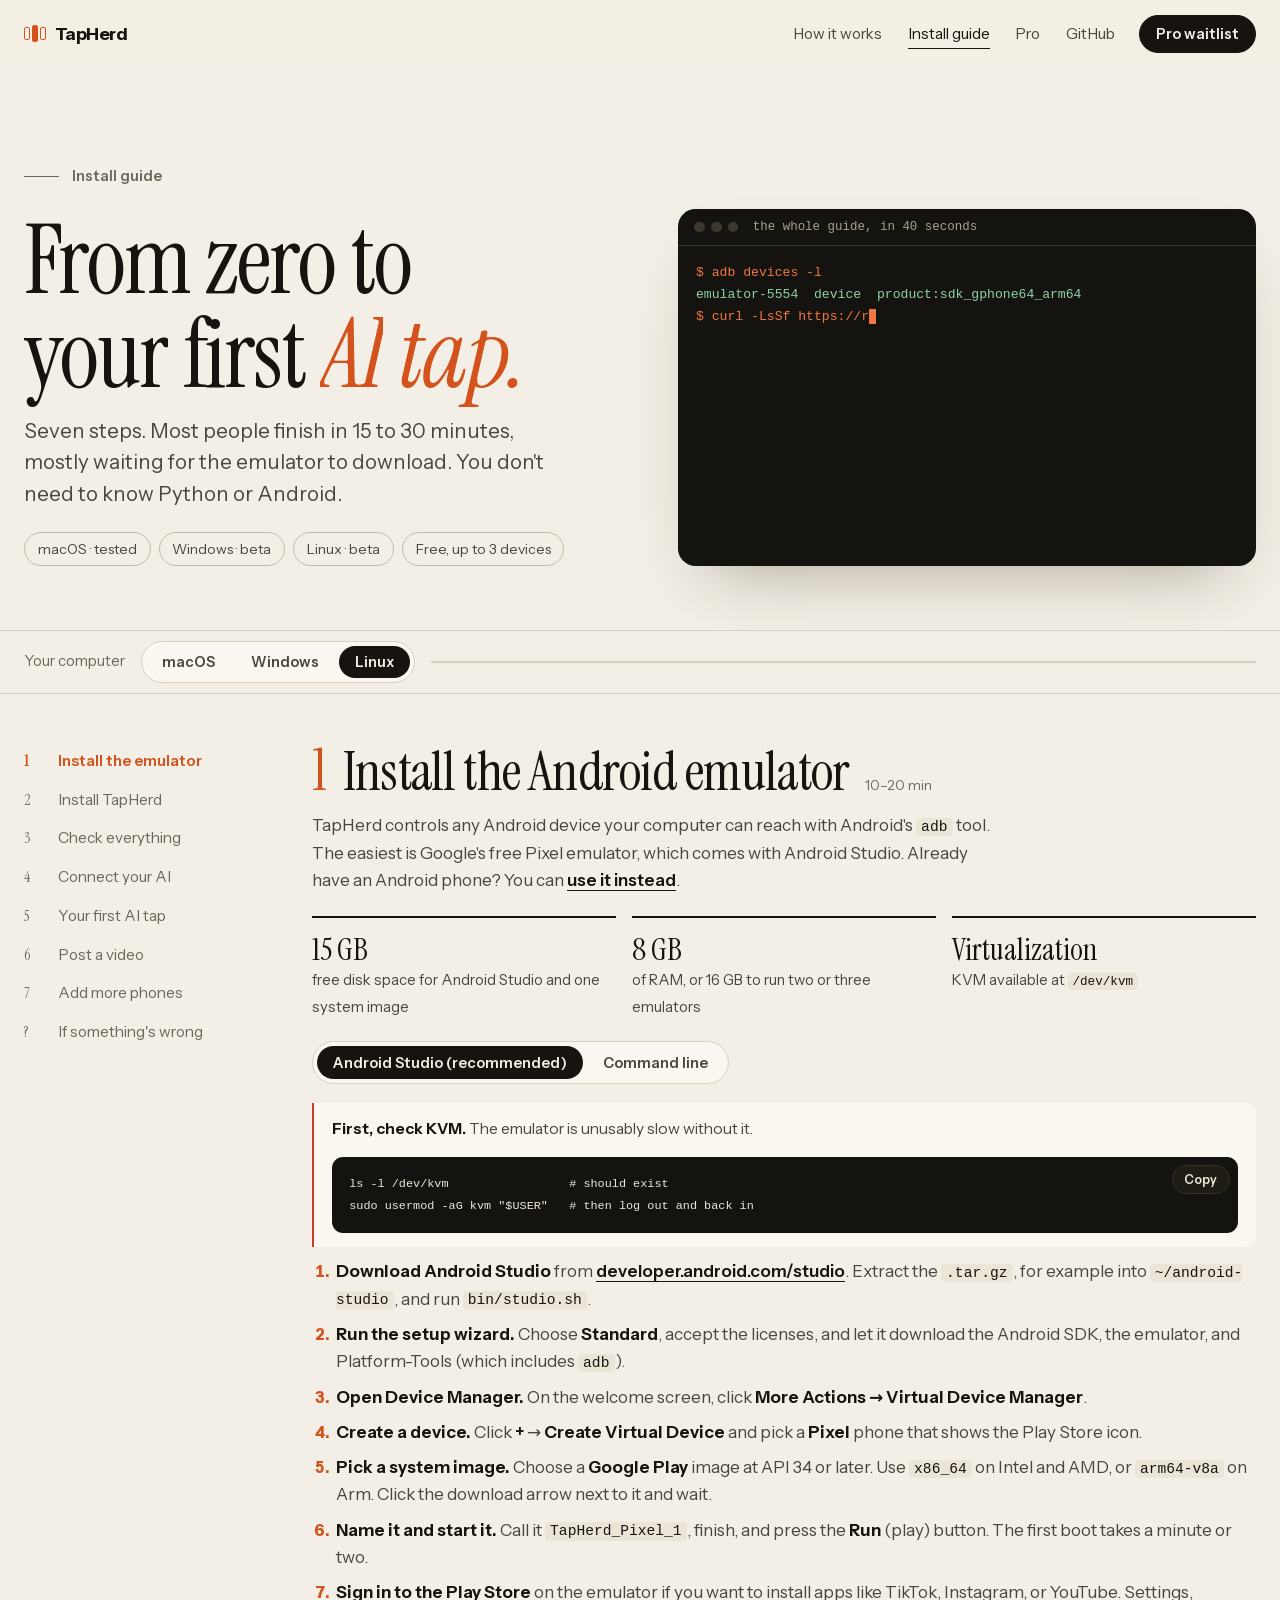
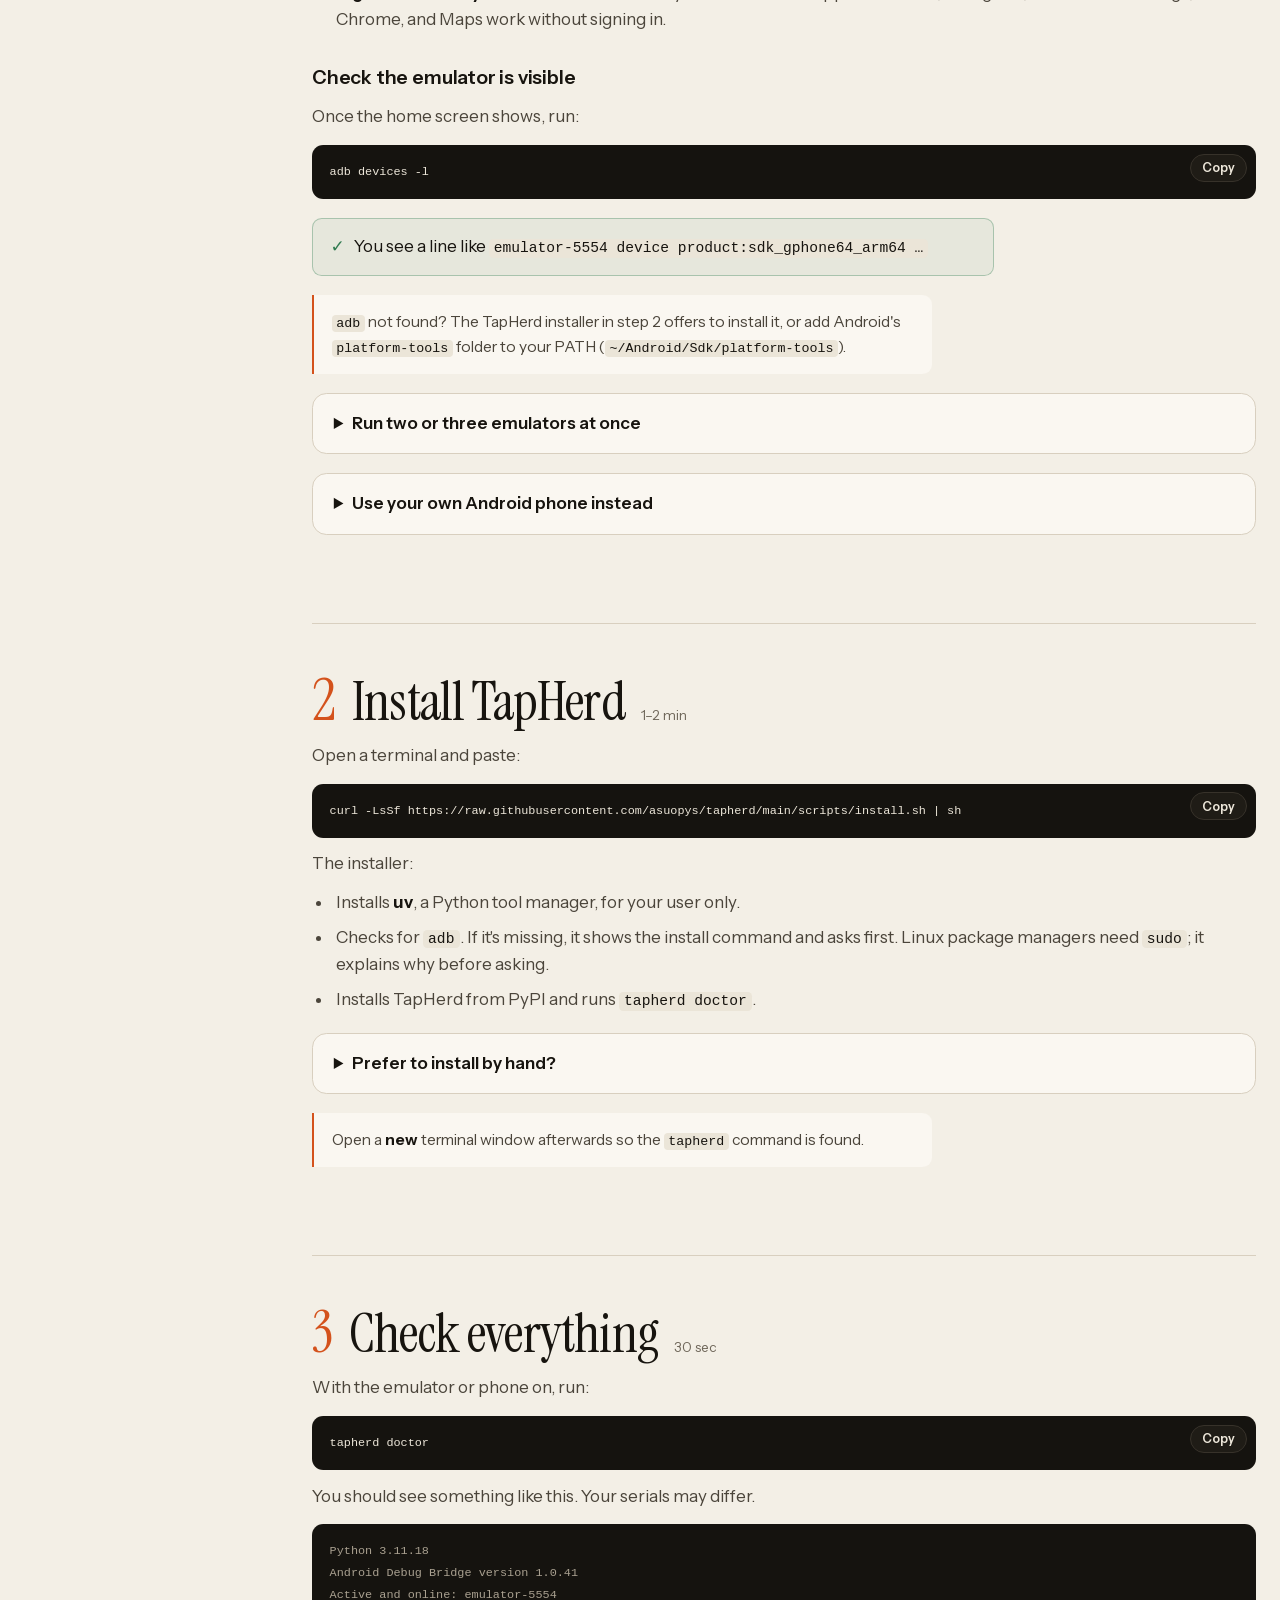
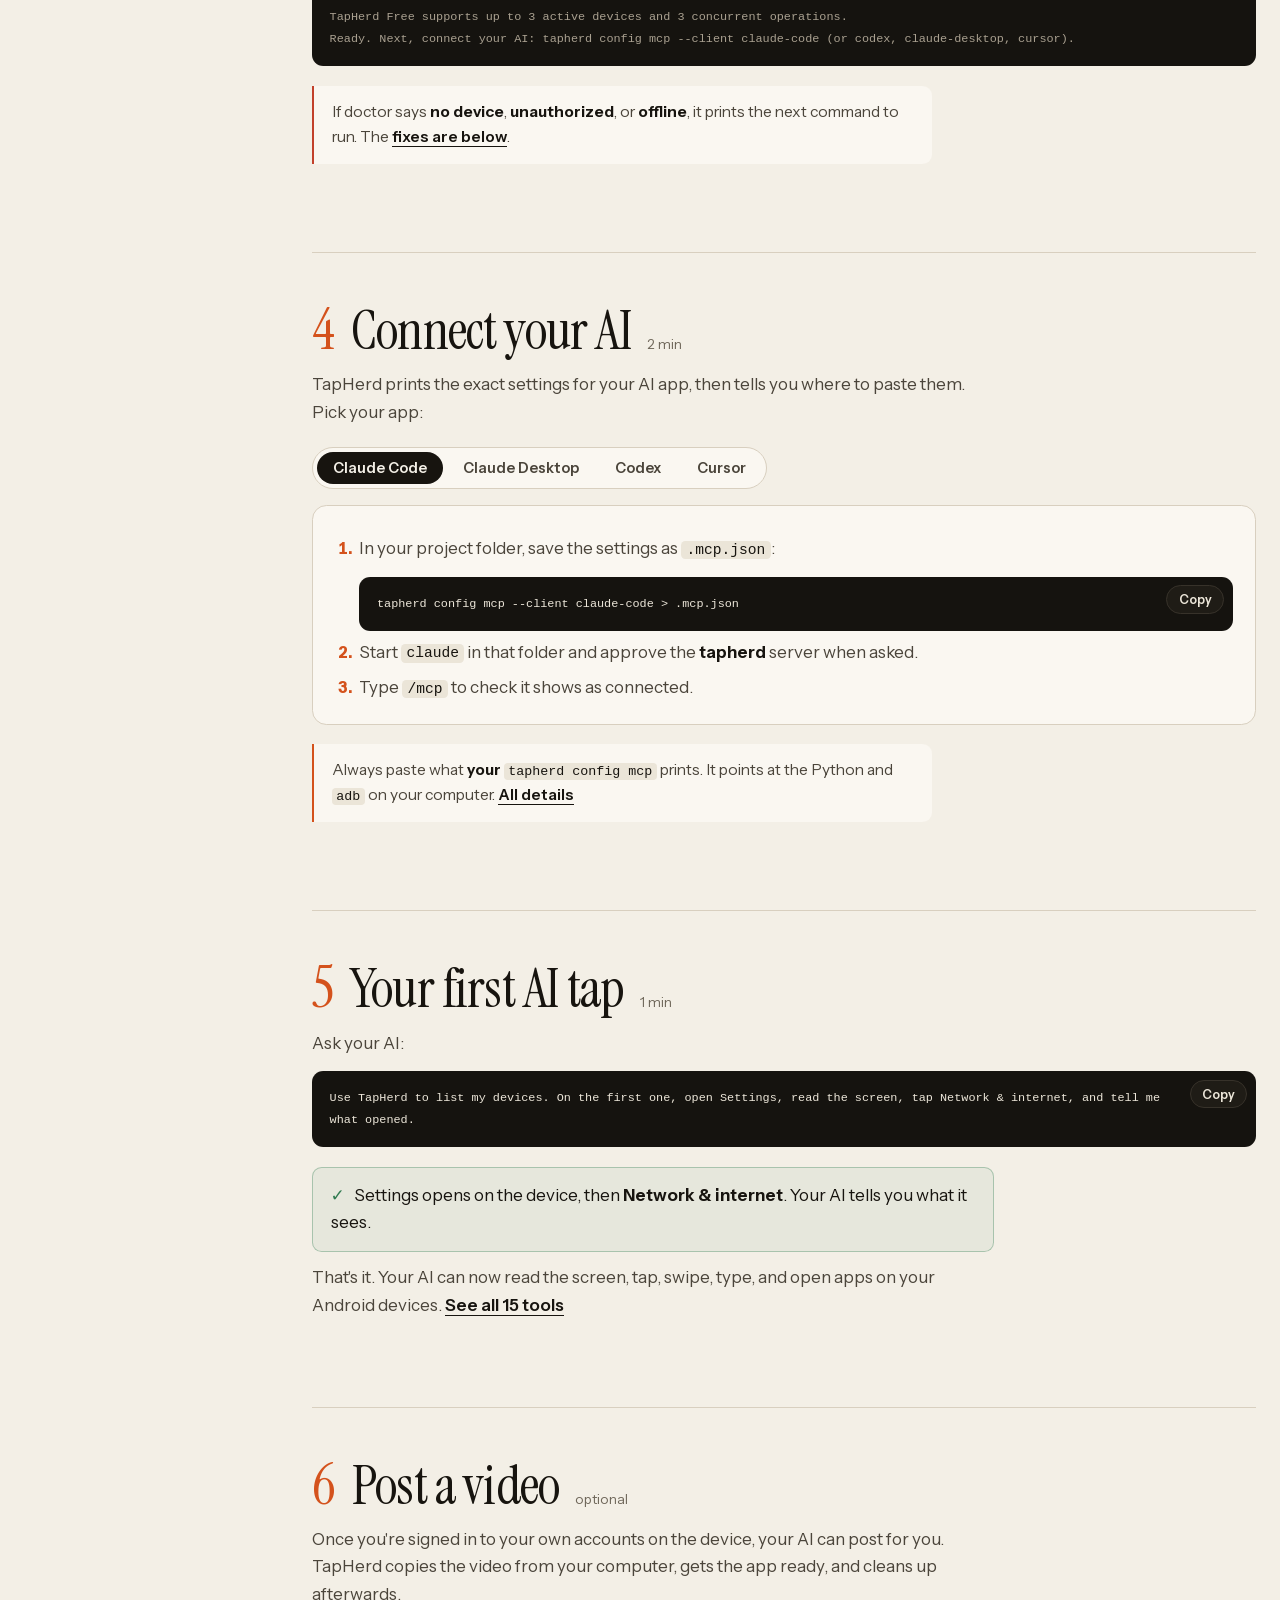
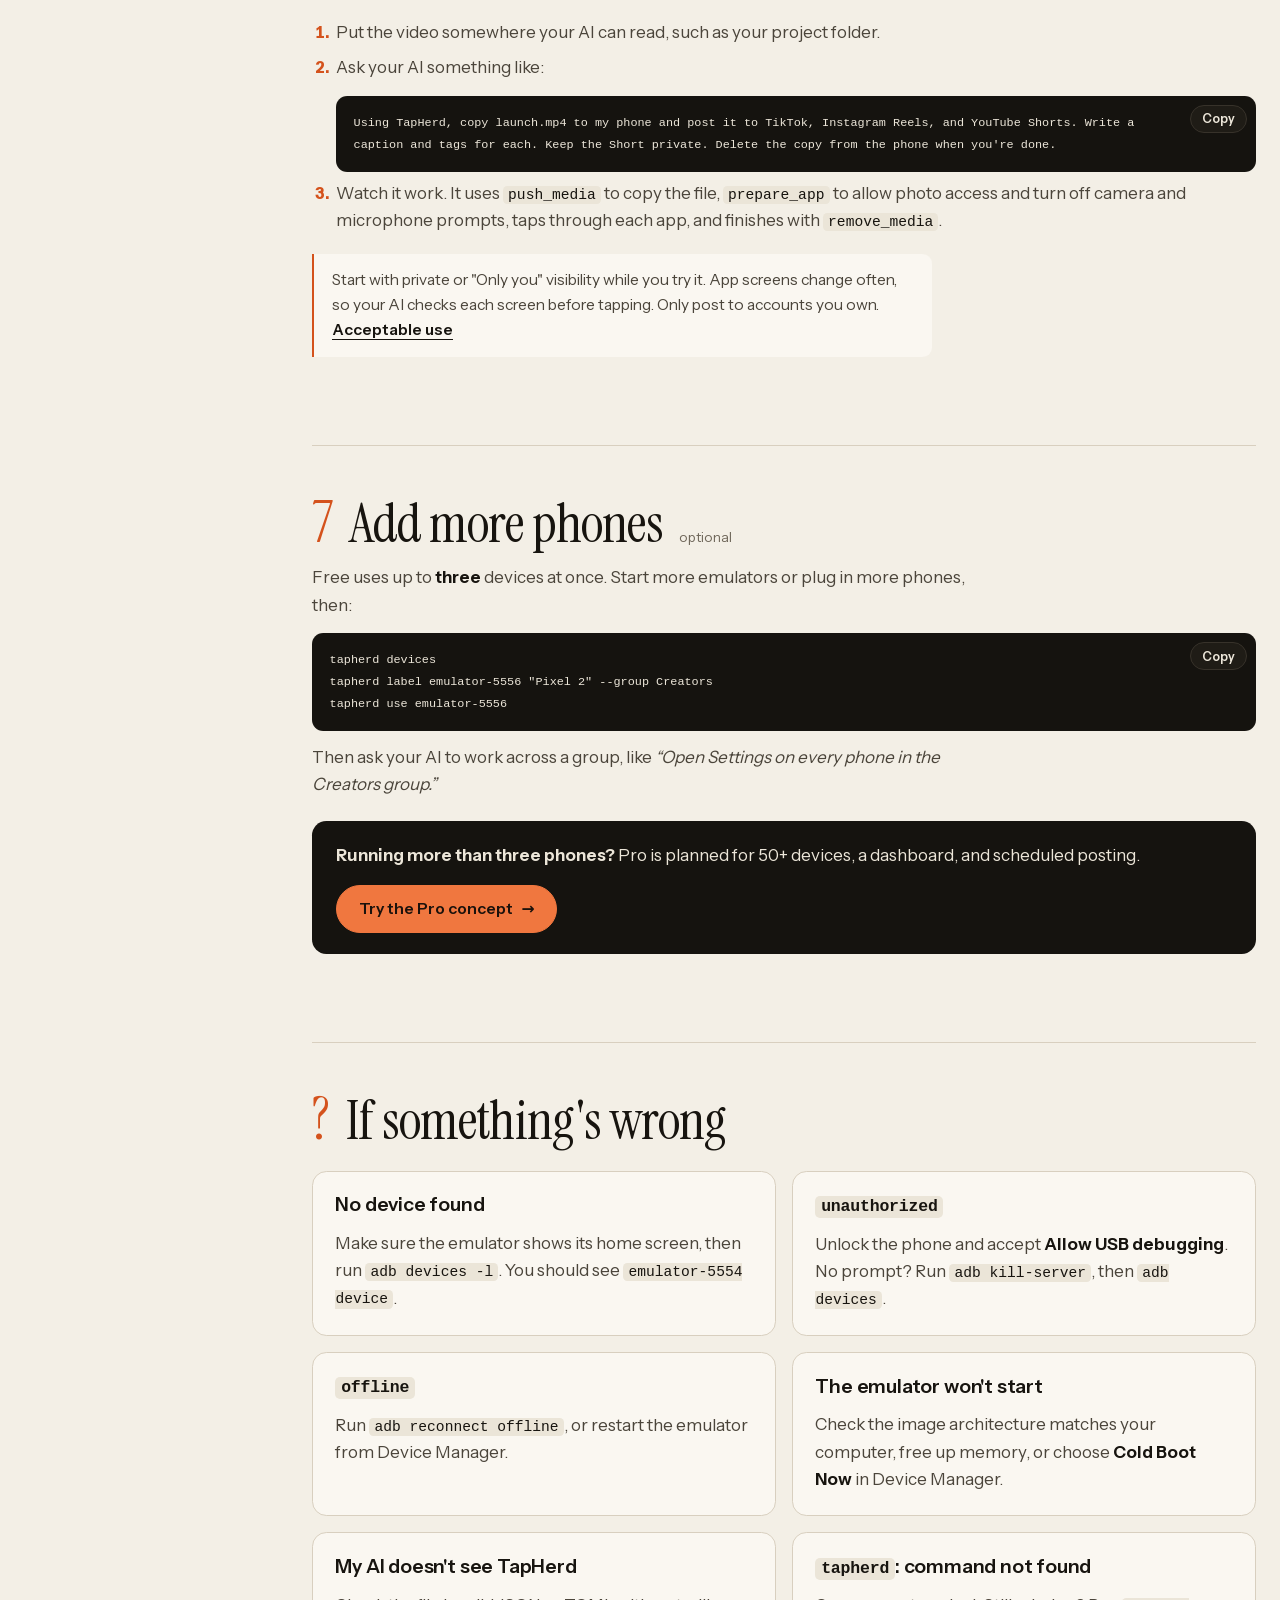
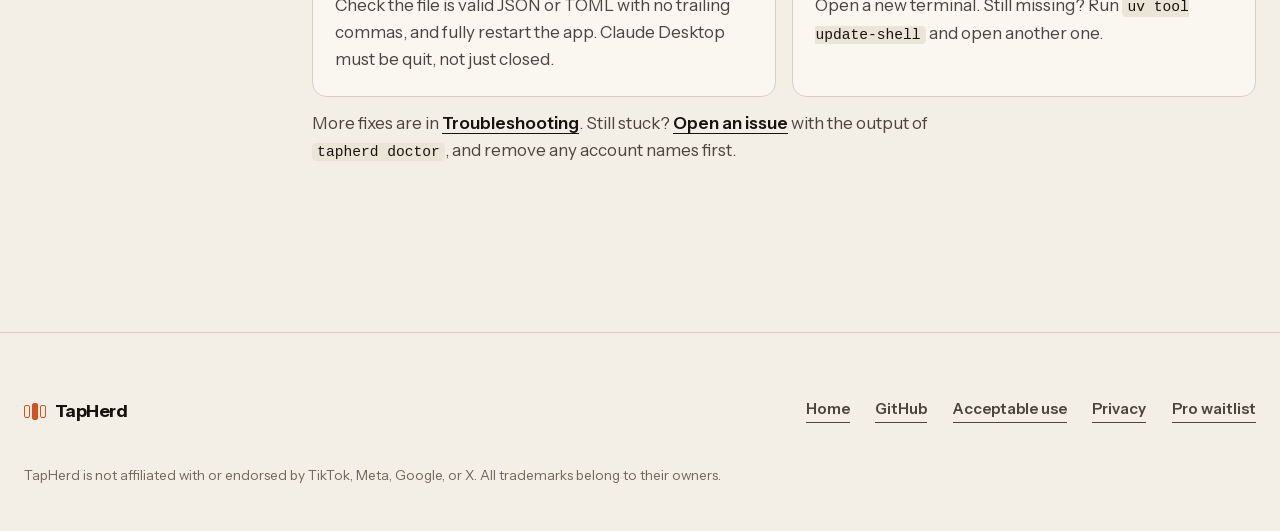
==== commit 54f9462d: "Point every link at the renamed GitHub account (asuopys)" ====
--- a/site/docs.html
+++ b/site/docs.html
@@ -97,7 +97,7 @@
         <a href="./#how">How it works</a>
         <a href="docs.html" aria-current="page">Install guide</a>
         <a href="./#pro">Pro</a>
-        <a href="https://github.com/GreenPeaas/tapherd">GitHub</a>
+        <a href="https://github.com/asuopys/tapherd">GitHub</a>
       </nav>
       <a class="btn small" href="./#waitlist">Pro waitlist</a>
     </div>
@@ -256,7 +256,7 @@
               <li>Connect it with a data cable (some cables only charge), unlock it, and accept <strong>Allow USB debugging</strong>. Tick <strong>Always allow</strong>.</li>
             </ol>
             <p data-os="windows" hidden class="tip">Most phones need their maker's USB driver on Windows. Pixel phones use the Google USB Driver from Android Studio's SDK Manager.</p>
-            <p data-os="linux" hidden class="tip">If <code>adb</code> says permission denied, add a udev rule. <a class="link" href="https://github.com/GreenPeaas/tapherd/blob/main/docs/SETUP_LINUX.md#let-adb-reach-a-usb-phone">How</a></p>
+            <p data-os="linux" hidden class="tip">If <code>adb</code> says permission denied, add a udev rule. <a class="link" href="https://github.com/asuopys/tapherd/blob/main/docs/SETUP_LINUX.md#let-adb-reach-a-usb-phone">How</a></p>
           </details>
         </section>
 
@@ -265,15 +265,15 @@
           <div class="step-head reveal"><span class="step-num">2</span><h2 id="install-title">Install TapHerd</h2><span class="time">1–2 min</span></div>
           <div data-os="mac">
             <p>Open <strong>Terminal</strong> (press <kbd>⌘</kbd> <kbd>Space</kbd>, type Terminal) and paste:</p>
-            <div class="code"><pre><code>curl -LsSf https://raw.githubusercontent.com/GreenPeaas/tapherd/main/scripts/install.sh | sh</code></pre></div>
+            <div class="code"><pre><code>curl -LsSf https://raw.githubusercontent.com/asuopys/tapherd/main/scripts/install.sh | sh</code></pre></div>
           </div>
           <div data-os="windows" hidden>
             <p>Open <strong>PowerShell</strong> from the Start menu. You don't need administrator rights. Paste:</p>
-            <div class="code"><pre><code>irm https://raw.githubusercontent.com/GreenPeaas/tapherd/main/scripts/install.ps1 | iex</code></pre></div>
+            <div class="code"><pre><code>irm https://raw.githubusercontent.com/asuopys/tapherd/main/scripts/install.ps1 | iex</code></pre></div>
           </div>
           <div data-os="linux" hidden>
             <p>Open a terminal and paste:</p>
-            <div class="code"><pre><code>curl -LsSf https://raw.githubusercontent.com/GreenPeaas/tapherd/main/scripts/install.sh | sh</code></pre></div>
+            <div class="code"><pre><code>curl -LsSf https://raw.githubusercontent.com/asuopys/tapherd/main/scripts/install.sh | sh</code></pre></div>
           </div>
           <p>The installer:</p>
           <ul class="list">
@@ -358,7 +358,7 @@
               <li>Reload Cursor and check TapHerd is enabled in its MCP settings.</li>
             </ol>
           </div>
-          <p class="tip">Always paste what <strong>your</strong> <code>tapherd config mcp</code> prints. It points at the Python and <code>adb</code> on your computer. <a class="link" href="https://github.com/GreenPeaas/tapherd/blob/main/docs/CONNECT_YOUR_AI.md">All details</a></p>
+          <p class="tip">Always paste what <strong>your</strong> <code>tapherd config mcp</code> prints. It points at the Python and <code>adb</code> on your computer. <a class="link" href="https://github.com/asuopys/tapherd/blob/main/docs/CONNECT_YOUR_AI.md">All details</a></p>
         </section>
 
         <!-- 5 -->
@@ -367,7 +367,7 @@
           <p>Ask your AI:</p>
           <div class="code"><pre class="wrap-lines"><code>Use TapHerd to list my devices. On the first one, open Settings, read the screen, tap Network &amp; internet, and tell me what opened.</code></pre></div>
           <p class="expect">Settings opens on the device, then <strong>Network &amp; internet</strong>. Your AI tells you what it sees.</p>
-          <p>That's it. Your AI can now read the screen, tap, swipe, type, and open apps on your Android devices. <a class="link" href="https://github.com/GreenPeaas/tapherd/blob/main/docs/TOOLS.md">See all 15 tools</a></p>
+          <p>That's it. Your AI can now read the screen, tap, swipe, type, and open apps on your Android devices. <a class="link" href="https://github.com/asuopys/tapherd/blob/main/docs/TOOLS.md">See all 15 tools</a></p>
         </section>
 
         <!-- 6 -->
@@ -380,7 +380,7 @@
               <div class="code"><pre class="wrap-lines"><code>Using TapHerd, copy launch.mp4 to my phone and post it to TikTok, Instagram Reels, and YouTube Shorts. Write a caption and tags for each. Keep the Short private. Delete the copy from the phone when you're done.</code></pre></div></li>
             <li>Watch it work. It uses <code>push_media</code> to copy the file, <code>prepare_app</code> to allow photo access and turn off camera and microphone prompts, taps through each app, and finishes with <code>remove_media</code>.</li>
           </ol>
-          <p class="tip">Start with private or "Only you" visibility while you try it. App screens change often, so your AI checks each screen before tapping. Only post to accounts you own. <a class="link" href="https://github.com/GreenPeaas/tapherd/blob/main/docs/ACCEPTABLE_USE.md">Acceptable use</a></p>
+          <p class="tip">Start with private or "Only you" visibility while you try it. App screens change often, so your AI checks each screen before tapping. Only post to accounts you own. <a class="link" href="https://github.com/asuopys/tapherd/blob/main/docs/ACCEPTABLE_USE.md">Acceptable use</a></p>
         </section>
 
         <!-- 7 -->
@@ -408,7 +408,7 @@
             <div class="card"><h3>My AI doesn't see TapHerd</h3><p>Check the file is valid JSON or TOML with no trailing commas, and fully restart the app. Claude Desktop must be quit, not just closed.</p></div>
             <div class="card"><h3><code>tapherd</code>: command not found</h3><p>Open a new terminal. Still missing? Run <code>uv tool update-shell</code> and open another one.</p></div>
           </div>
-          <p>More fixes are in <a class="link" href="https://github.com/GreenPeaas/tapherd/blob/main/docs/TROUBLESHOOTING.md">Troubleshooting</a>. Still stuck? <a class="link" href="https://github.com/GreenPeaas/tapherd/issues/new/choose">Open an issue</a> with the output of <code>tapherd doctor</code>, and remove any account names first.</p>
+          <p>More fixes are in <a class="link" href="https://github.com/asuopys/tapherd/blob/main/docs/TROUBLESHOOTING.md">Troubleshooting</a>. Still stuck? <a class="link" href="https://github.com/asuopys/tapherd/issues/new/choose">Open an issue</a> with the output of <code>tapherd doctor</code>, and remove any account names first.</p>
         </section>
       </div>
     </div>
@@ -420,8 +420,8 @@
         <a class="brand" href="./" aria-label="TapHerd home"><span class="mark" aria-hidden="true"><span></span><span></span><span></span></span>TapHerd</a>
         <nav class="footer-links" aria-label="Footer">
           <a class="link" href="./">Home</a>
-          <a class="link" href="https://github.com/GreenPeaas/tapherd">GitHub</a>
-          <a class="link" href="https://github.com/GreenPeaas/tapherd/blob/main/docs/ACCEPTABLE_USE.md">Acceptable use</a>
+          <a class="link" href="https://github.com/asuopys/tapherd">GitHub</a>
+          <a class="link" href="https://github.com/asuopys/tapherd/blob/main/docs/ACCEPTABLE_USE.md">Acceptable use</a>
           <a class="link" href="privacy.html">Privacy</a>
           <a class="link" href="./#waitlist">Pro waitlist</a>
         </nav>
@@ -454,7 +454,7 @@
     const SCRIPT = [
       ["p", "$ ", "adb devices -l"],
       ["ok", "", "emulator-5554  device  product:sdk_gphone64_arm64"],
-      ["p", "$ ", "curl -LsSf https://raw.githubusercontent.com/GreenPeaas/tapherd/main/scripts/install.sh | sh"],
+      ["p", "$ ", "curl -LsSf https://raw.githubusercontent.com/asuopys/tapherd/main/scripts/install.sh | sh"],
       ["o", "", "==> Checking for uv … installed\n==> Checking for adb … installed\n==> Installing TapHerd … done"],
       ["p", "$ ", "tapherd config mcp --client claude-code > .mcp.json"],
       ["p", "> ", "Open Settings on my phone and tap Network & internet."],
--- a/site/assets/site.css
+++ b/site/assets/site.css
@@ -21,7 +21,7 @@
 html { scroll-padding-top: 5rem; }
 body { font-variant-emoji: text; margin: 0; background: var(--paper); color: var(--ink); font-size: 1.0625rem; line-height: 1.6; -webkit-font-smoothing: antialiased; text-rendering: optimizeLegibility; }
 ::selection { background: var(--accent); color: #fff; }
-img { max-width: 100%; display: block; }
+img { max-width: 100%; height: auto; display: block; }
 a { color: inherit; }
 p { margin: .8rem 0 0; color: var(--ink-2); }
 h1, h2, h3 { margin: 0; font-weight: 400; text-wrap: balance; }
